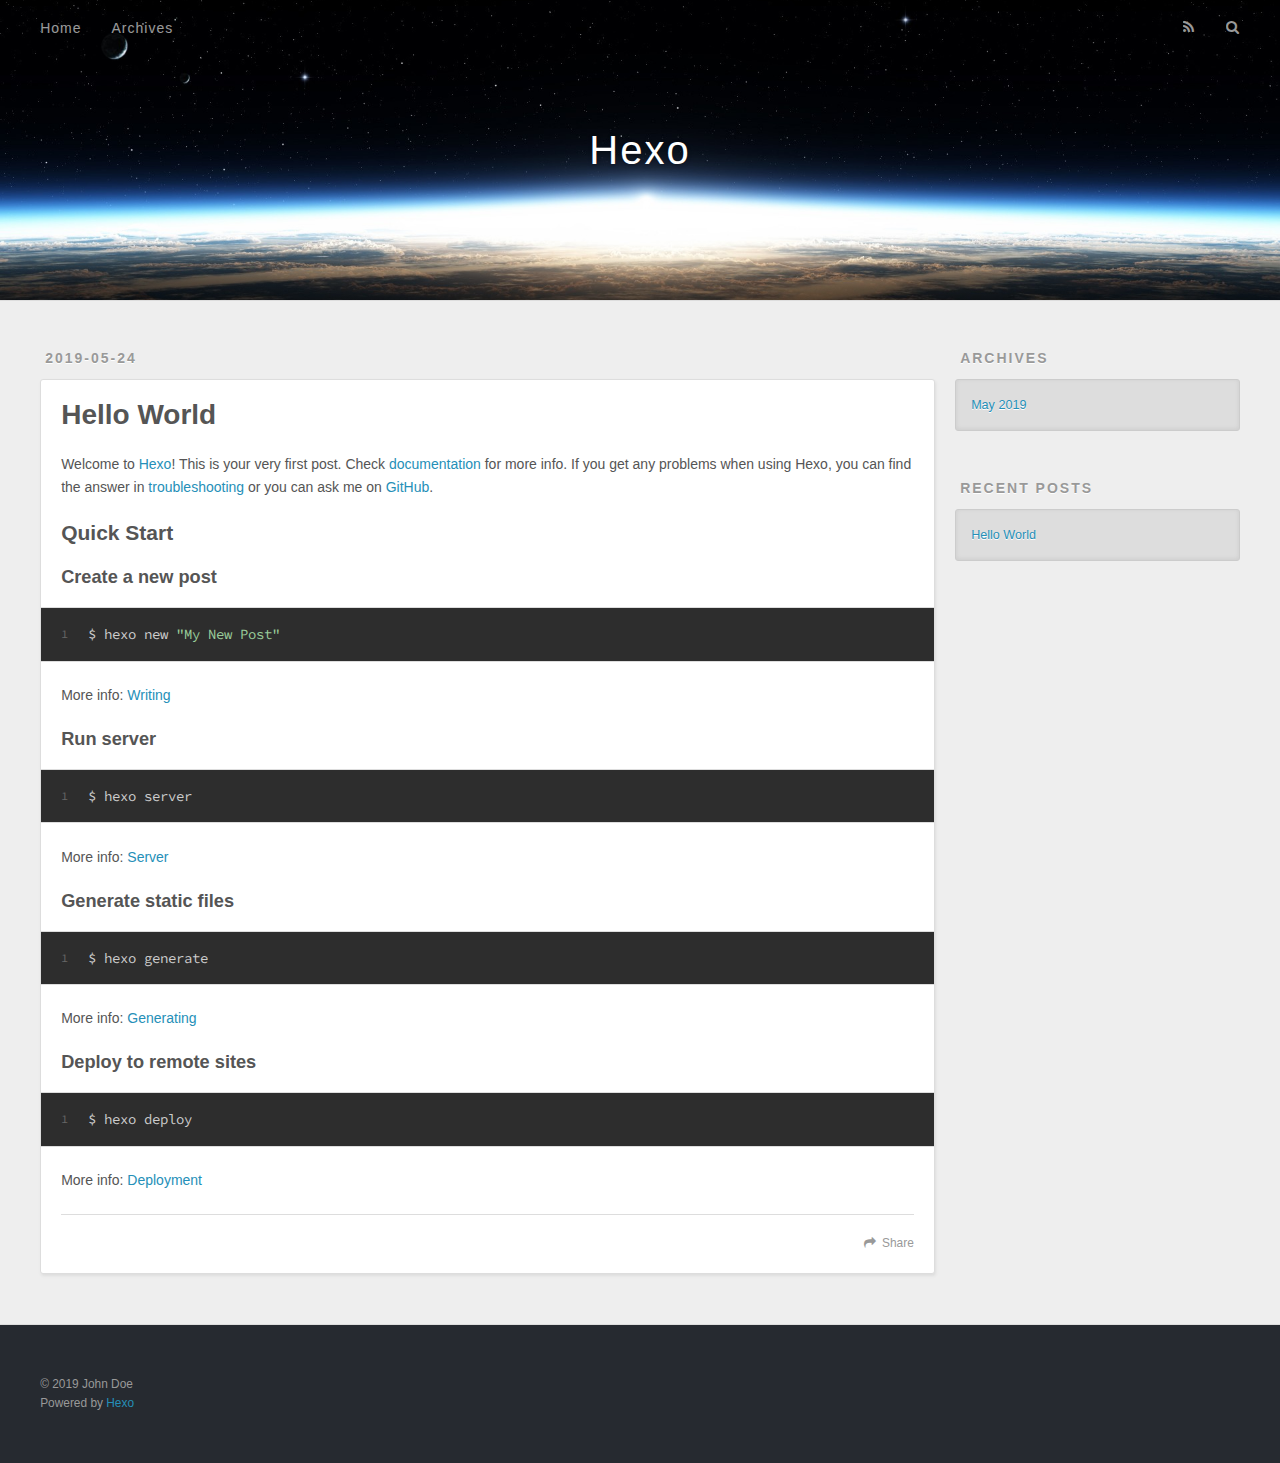
==== index.html @ 13a01608 "Site updated: 2019-05-24 22:52:41" ====
<!DOCTYPE html>
<html>
<head><meta name="generator" content="Hexo 3.8.0">
  <meta charset="utf-8">
  

  
  <title>Hexo</title>
  <meta name="viewport" content="width=device-width, initial-scale=1, maximum-scale=1">
  <meta property="og:type" content="website">
<meta property="og:title" content="Hexo">
<meta property="og:url" content="http://yoursite.com/index.html">
<meta property="og:site_name" content="Hexo">
<meta property="og:locale" content="default">
<meta name="twitter:card" content="summary">
<meta name="twitter:title" content="Hexo">
  
    <link rel="alternate" href="/atom.xml" title="Hexo" type="application/atom+xml">
  
  
    <link rel="icon" href="/favicon.png">
  
  
    <link href="//fonts.googleapis.com/css?family=Source+Code+Pro" rel="stylesheet" type="text/css">
  
  <link rel="stylesheet" href="/css/style.css">
</head>
</html>
<body>
  <div id="container">
    <div id="wrap">
      <header id="header">
  <div id="banner"></div>
  <div id="header-outer" class="outer">
    <div id="header-title" class="inner">
      <h1 id="logo-wrap">
        <a href="/" id="logo">Hexo</a>
      </h1>
      
    </div>
    <div id="header-inner" class="inner">
      <nav id="main-nav">
        <a id="main-nav-toggle" class="nav-icon"></a>
        
          <a class="main-nav-link" href="/">Home</a>
        
          <a class="main-nav-link" href="/archives">Archives</a>
        
      </nav>
      <nav id="sub-nav">
        
          <a id="nav-rss-link" class="nav-icon" href="/atom.xml" title="RSS Feed"></a>
        
        <a id="nav-search-btn" class="nav-icon" title="Search"></a>
      </nav>
      <div id="search-form-wrap">
        <form action="//google.com/search" method="get" accept-charset="UTF-8" class="search-form"><input type="search" name="q" class="search-form-input" placeholder="Search"><button type="submit" class="search-form-submit">&#xF002;</button><input type="hidden" name="sitesearch" value="http://yoursite.com"></form>
      </div>
    </div>
  </div>
</header>
      <div class="outer">
        <section id="main">
  
    <article id="post-hello-world" class="article article-type-post" itemscope itemprop="blogPost">
  <div class="article-meta">
    <a href="/2019/05/24/hello-world/" class="article-date">
  <time datetime="2019-05-24T14:17:40.236Z" itemprop="datePublished">2019-05-24</time>
</a>
    
  </div>
  <div class="article-inner">
    
    
      <header class="article-header">
        
  
    <h1 itemprop="name">
      <a class="article-title" href="/2019/05/24/hello-world/">Hello World</a>
    </h1>
  

      </header>
    
    <div class="article-entry" itemprop="articleBody">
      
        <p>Welcome to <a href="https://hexo.io/" target="_blank" rel="noopener">Hexo</a>! This is your very first post. Check <a href="https://hexo.io/docs/" target="_blank" rel="noopener">documentation</a> for more info. If you get any problems when using Hexo, you can find the answer in <a href="https://hexo.io/docs/troubleshooting.html" target="_blank" rel="noopener">troubleshooting</a> or you can ask me on <a href="https://github.com/hexojs/hexo/issues" target="_blank" rel="noopener">GitHub</a>.</p>
<h2 id="Quick-Start"><a href="#Quick-Start" class="headerlink" title="Quick Start"></a>Quick Start</h2><h3 id="Create-a-new-post"><a href="#Create-a-new-post" class="headerlink" title="Create a new post"></a>Create a new post</h3><figure class="highlight bash"><table><tr><td class="gutter"><pre><span class="line">1</span><br></pre></td><td class="code"><pre><span class="line">$ hexo new <span class="string">"My New Post"</span></span><br></pre></td></tr></table></figure>

<p>More info: <a href="https://hexo.io/docs/writing.html" target="_blank" rel="noopener">Writing</a></p>
<h3 id="Run-server"><a href="#Run-server" class="headerlink" title="Run server"></a>Run server</h3><figure class="highlight bash"><table><tr><td class="gutter"><pre><span class="line">1</span><br></pre></td><td class="code"><pre><span class="line">$ hexo server</span><br></pre></td></tr></table></figure>

<p>More info: <a href="https://hexo.io/docs/server.html" target="_blank" rel="noopener">Server</a></p>
<h3 id="Generate-static-files"><a href="#Generate-static-files" class="headerlink" title="Generate static files"></a>Generate static files</h3><figure class="highlight bash"><table><tr><td class="gutter"><pre><span class="line">1</span><br></pre></td><td class="code"><pre><span class="line">$ hexo generate</span><br></pre></td></tr></table></figure>

<p>More info: <a href="https://hexo.io/docs/generating.html" target="_blank" rel="noopener">Generating</a></p>
<h3 id="Deploy-to-remote-sites"><a href="#Deploy-to-remote-sites" class="headerlink" title="Deploy to remote sites"></a>Deploy to remote sites</h3><figure class="highlight bash"><table><tr><td class="gutter"><pre><span class="line">1</span><br></pre></td><td class="code"><pre><span class="line">$ hexo deploy</span><br></pre></td></tr></table></figure>

<p>More info: <a href="https://hexo.io/docs/deployment.html" target="_blank" rel="noopener">Deployment</a></p>

      
    </div>
    <footer class="article-footer">
      <a data-url="http://yoursite.com/2019/05/24/hello-world/" data-id="cjw26be1n00002kghrhtng51z" class="article-share-link">Share</a>
      
      
    </footer>
  </div>
  
</article>


  


</section>
        
          <aside id="sidebar">
  
    

  
    

  
    
  
    
  <div class="widget-wrap">
    <h3 class="widget-title">Archives</h3>
    <div class="widget">
      <ul class="archive-list"><li class="archive-list-item"><a class="archive-list-link" href="/archives/2019/05/">May 2019</a></li></ul>
    </div>
  </div>


  
    
  <div class="widget-wrap">
    <h3 class="widget-title">Recent Posts</h3>
    <div class="widget">
      <ul>
        
          <li>
            <a href="/2019/05/24/hello-world/">Hello World</a>
          </li>
        
      </ul>
    </div>
  </div>

  
</aside>
        
      </div>
      <footer id="footer">
  
  <div class="outer">
    <div id="footer-info" class="inner">
      &copy; 2019 John Doe<br>
      Powered by <a href="http://hexo.io/" target="_blank">Hexo</a>
    </div>
  </div>
</footer>
    </div>
    <nav id="mobile-nav">
  
    <a href="/" class="mobile-nav-link">Home</a>
  
    <a href="/archives" class="mobile-nav-link">Archives</a>
  
</nav>
    

<script src="//ajax.googleapis.com/ajax/libs/jquery/2.0.3/jquery.min.js"></script>


  <link rel="stylesheet" href="/fancybox/jquery.fancybox.css">
  <script src="/fancybox/jquery.fancybox.pack.js"></script>


<script src="/js/script.js"></script>



  </div>
</body>
</html>
---- css/style.css ----
body {
  width: 100%;
}
body:before,
body:after {
  content: "";
  display: table;
}
body:after {
  clear: both;
}
html,
body,
div,
span,
applet,
object,
iframe,
h1,
h2,
h3,
h4,
h5,
h6,
p,
blockquote,
pre,
a,
abbr,
acronym,
address,
big,
cite,
code,
del,
dfn,
em,
img,
ins,
kbd,
q,
s,
samp,
small,
strike,
strong,
sub,
sup,
tt,
var,
dl,
dt,
dd,
ol,
ul,
li,
fieldset,
form,
label,
legend,
table,
caption,
tbody,
tfoot,
thead,
tr,
th,
td {
  margin: 0;
  padding: 0;
  border: 0;
  outline: 0;
  font-weight: inherit;
  font-style: inherit;
  font-family: inherit;
  font-size: 100%;
  vertical-align: baseline;
}
body {
  line-height: 1;
  color: #000;
  background: #fff;
}
ol,
ul {
  list-style: none;
}
table {
  border-collapse: separate;
  border-spacing: 0;
  vertical-align: middle;
}
caption,
th,
td {
  text-align: left;
  font-weight: normal;
  vertical-align: middle;
}
a img {
  border: none;
}
input,
button {
  margin: 0;
  padding: 0;
}
input::-moz-focus-inner,
button::-moz-focus-inner {
  border: 0;
  padding: 0;
}
@font-face {
  font-family: FontAwesome;
  font-style: normal;
  font-weight: normal;
  src: url("fonts/fontawesome-webfont.eot?v=#4.0.3");
  src: url("fonts/fontawesome-webfont.eot?#iefix&v=#4.0.3") format("embedded-opentype"), url("fonts/fontawesome-webfont.woff?v=#4.0.3") format("woff"), url("fonts/fontawesome-webfont.ttf?v=#4.0.3") format("truetype"), url("fonts/fontawesome-webfont.svg#fontawesomeregular?v=#4.0.3") format("svg");
}
html,
body,
#container {
  height: 100%;
}
body {
  background: #eee;
  font: 14px -apple-system, BlinkMacSystemFont, "Segoe UI", "Roboto", "Oxygen", "Ubuntu", "Cantarell", "Fira Sans", "Droid Sans", "Helvetica Neue", sans-serif;
  -webkit-text-size-adjust: 100%;
}
.outer {
  max-width: 1220px;
  margin: 0 auto;
  padding: 0 20px;
}
.outer:before,
.outer:after {
  content: "";
  display: table;
}
.outer:after {
  clear: both;
}
.inner {
  display: inline;
  float: left;
  width: 98.33333333333333%;
  margin: 0 0.833333333333333%;
}
.left,
.alignleft {
  float: left;
}
.right,
.alignright {
  float: right;
}
.clear {
  clear: both;
}
#container {
  position: relative;
}
.mobile-nav-on {
  overflow: hidden;
}
#wrap {
  height: 100%;
  width: 100%;
  position: absolute;
  top: 0;
  left: 0;
  -webkit-transition: 0.2s ease-out;
  -moz-transition: 0.2s ease-out;
  -ms-transition: 0.2s ease-out;
  transition: 0.2s ease-out;
  z-index: 1;
  background: #eee;
}
.mobile-nav-on #wrap {
  left: 280px;
}
@media screen and (min-width: 768px) {
  #main {
    display: inline;
    float: left;
    width: 73.33333333333333%;
    margin: 0 0.833333333333333%;
  }
}
.article-date,
.article-category-link,
.archive-year,
.widget-title {
  text-decoration: none;
  text-transform: uppercase;
  letter-spacing: 2px;
  color: #999;
  margin-bottom: 1em;
  margin-left: 5px;
  line-height: 1em;
  text-shadow: 0 1px #fff;
  font-weight: bold;
}
.article-inner,
.archive-article-inner {
  background: #fff;
  -webkit-box-shadow: 1px 2px 3px #ddd;
  box-shadow: 1px 2px 3px #ddd;
  border: 1px solid #ddd;
  border-radius: 3px;
}
.article-entry h1,
.widget h1 {
  font-size: 2em;
}
.article-entry h2,
.widget h2 {
  font-size: 1.5em;
}
.article-entry h3,
.widget h3 {
  font-size: 1.3em;
}
.article-entry h4,
.widget h4 {
  font-size: 1.2em;
}
.article-entry h5,
.widget h5 {
  font-size: 1em;
}
.article-entry h6,
.widget h6 {
  font-size: 1em;
  color: #999;
}
.article-entry hr,
.widget hr {
  border: 1px dashed #ddd;
}
.article-entry strong,
.widget strong {
  font-weight: bold;
}
.article-entry em,
.widget em,
.article-entry cite,
.widget cite {
  font-style: italic;
}
.article-entry sup,
.widget sup,
.article-entry sub,
.widget sub {
  font-size: 0.75em;
  line-height: 0;
  position: relative;
  vertical-align: baseline;
}
.article-entry sup,
.widget sup {
  top: -0.5em;
}
.article-entry sub,
.widget sub {
  bottom: -0.2em;
}
.article-entry small,
.widget small {
  font-size: 0.85em;
}
.article-entry acronym,
.widget acronym,
.article-entry abbr,
.widget abbr {
  border-bottom: 1px dotted;
}
.article-entry ul,
.widget ul,
.article-entry ol,
.widget ol,
.article-entry dl,
.widget dl {
  margin: 0 20px;
  line-height: 1.6em;
}
.article-entry ul ul,
.widget ul ul,
.article-entry ol ul,
.widget ol ul,
.article-entry ul ol,
.widget ul ol,
.article-entry ol ol,
.widget ol ol {
  margin-top: 0;
  margin-bottom: 0;
}
.article-entry ul,
.widget ul {
  list-style: disc;
}
.article-entry ol,
.widget ol {
  list-style: decimal;
}
.article-entry dt,
.widget dt {
  font-weight: bold;
}
#header {
  height: 300px;
  position: relative;
  border-bottom: 1px solid #ddd;
}
#header:before,
#header:after {
  content: "";
  position: absolute;
  left: 0;
  right: 0;
  height: 40px;
}
#header:before {
  top: 0;
  background: -webkit-linear-gradient(rgba(0,0,0,0.2), transparent);
  background: -moz-linear-gradient(rgba(0,0,0,0.2), transparent);
  background: -ms-linear-gradient(rgba(0,0,0,0.2), transparent);
  background: linear-gradient(rgba(0,0,0,0.2), transparent);
}
#header:after {
  bottom: 0;
  background: -webkit-linear-gradient(transparent, rgba(0,0,0,0.2));
  background: -moz-linear-gradient(transparent, rgba(0,0,0,0.2));
  background: -ms-linear-gradient(transparent, rgba(0,0,0,0.2));
  background: linear-gradient(transparent, rgba(0,0,0,0.2));
}
#header-outer {
  height: 100%;
  position: relative;
}
#header-inner {
  position: relative;
  overflow: hidden;
}
#banner {
  position: absolute;
  top: 0;
  left: 0;
  width: 100%;
  height: 100%;
  background: url("images/banner.jpg") center #000;
  -webkit-background-size: cover;
  -moz-background-size: cover;
  background-size: cover;
  z-index: -1;
}
#header-title {
  text-align: center;
  height: 40px;
  position: absolute;
  top: 50%;
  left: 0;
  margin-top: -20px;
}
#logo,
#subtitle {
  text-decoration: none;
  color: #fff;
  font-weight: 300;
  text-shadow: 0 1px 4px rgba(0,0,0,0.3);
}
#logo {
  font-size: 40px;
  line-height: 40px;
  letter-spacing: 2px;
}
#subtitle {
  font-size: 16px;
  line-height: 16px;
  letter-spacing: 1px;
}
#subtitle-wrap {
  margin-top: 16px;
}
#main-nav {
  float: left;
  margin-left: -15px;
}
.nav-icon,
.main-nav-link {
  float: left;
  color: #fff;
  opacity: 0.6;
  text-decoration: none;
  text-shadow: 0 1px rgba(0,0,0,0.2);
  -webkit-transition: opacity 0.2s;
  -moz-transition: opacity 0.2s;
  -ms-transition: opacity 0.2s;
  transition: opacity 0.2s;
  display: block;
  padding: 20px 15px;
}
.nav-icon:hover,
.main-nav-link:hover {
  opacity: 1;
}
.nav-icon {
  font-family: FontAwesome;
  text-align: center;
  font-size: 14px;
  width: 14px;
  height: 14px;
  padding: 20px 15px;
  position: relative;
  cursor: pointer;
}
.main-nav-link {
  font-weight: 300;
  letter-spacing: 1px;
}
@media screen and (max-width: 479px) {
  .main-nav-link {
    display: none;
  }
}
#main-nav-toggle {
  display: none;
}
#main-nav-toggle:before {
  content: "\f0c9";
}
@media screen and (max-width: 479px) {
  #main-nav-toggle {
    display: block;
  }
}
#sub-nav {
  float: right;
  margin-right: -15px;
}
#nav-rss-link:before {
  content: "\f09e";
}
#nav-search-btn:before {
  content: "\f002";
}
#search-form-wrap {
  position: absolute;
  top: 15px;
  width: 150px;
  height: 30px;
  right: -150px;
  opacity: 0;
  -webkit-transition: 0.2s ease-out;
  -moz-transition: 0.2s ease-out;
  -ms-transition: 0.2s ease-out;
  transition: 0.2s ease-out;
}
#search-form-wrap.on {
  opacity: 1;
  right: 0;
}
@media screen and (max-width: 479px) {
  #search-form-wrap {
    width: 100%;
    right: -100%;
  }
}
.search-form {
  position: absolute;
  top: 0;
  left: 0;
  right: 0;
  background: #fff;
  padding: 5px 15px;
  border-radius: 15px;
  -webkit-box-shadow: 0 0 10px rgba(0,0,0,0.3);
  box-shadow: 0 0 10px rgba(0,0,0,0.3);
}
.search-form-input {
  border: none;
  background: none;
  color: #555;
  width: 100%;
  font: 13px -apple-system, BlinkMacSystemFont, "Segoe UI", "Roboto", "Oxygen", "Ubuntu", "Cantarell", "Fira Sans", "Droid Sans", "Helvetica Neue", sans-serif;
  outline: none;
}
.search-form-input::-webkit-search-results-decoration,
.search-form-input::-webkit-search-cancel-button {
  -webkit-appearance: none;
}
.search-form-submit {
  position: absolute;
  top: 50%;
  right: 10px;
  margin-top: -7px;
  font: 13px FontAwesome;
  border: none;
  background: none;
  color: #bbb;
  cursor: pointer;
}
.search-form-submit:hover,
.search-form-submit:focus {
  color: #777;
}
.article {
  margin: 50px 0;
}
.article-inner {
  overflow: hidden;
}
.article-meta:before,
.article-meta:after {
  content: "";
  display: table;
}
.article-meta:after {
  clear: both;
}
.article-date {
  float: left;
}
.article-category {
  float: left;
  line-height: 1em;
  color: #ccc;
  text-shadow: 0 1px #fff;
  margin-left: 8px;
}
.article-category:before {
  content: "\2022";
}
.article-category-link {
  margin: 0 12px 1em;
}
.article-header {
  padding: 20px 20px 0;
}
.article-title {
  text-decoration: none;
  font-size: 2em;
  font-weight: bold;
  color: #555;
  line-height: 1.1em;
  -webkit-transition: color 0.2s;
  -moz-transition: color 0.2s;
  -ms-transition: color 0.2s;
  transition: color 0.2s;
}
a.article-title:hover {
  color: #258fb8;
}
.article-entry {
  color: #555;
  padding: 0 20px;
}
.article-entry:before,
.article-entry:after {
  content: "";
  display: table;
}
.article-entry:after {
  clear: both;
}
.article-entry p,
.article-entry table {
  line-height: 1.6em;
  margin: 1.6em 0;
}
.article-entry h1,
.article-entry h2,
.article-entry h3,
.article-entry h4,
.article-entry h5,
.article-entry h6 {
  font-weight: bold;
}
.article-entry h1,
.article-entry h2,
.article-entry h3,
.article-entry h4,
.article-entry h5,
.article-entry h6 {
  line-height: 1.1em;
  margin: 1.1em 0;
}
.article-entry a {
  color: #258fb8;
  text-decoration: none;
}
.article-entry a:hover {
  text-decoration: underline;
}
.article-entry ul,
.article-entry ol,
.article-entry dl {
  margin-top: 1.6em;
  margin-bottom: 1.6em;
}
.article-entry img,
.article-entry video {
  max-width: 100%;
  height: auto;
  display: block;
  margin: auto;
}
.article-entry iframe {
  border: none;
}
.article-entry table {
  width: 100%;
  border-collapse: collapse;
  border-spacing: 0;
}
.article-entry th {
  font-weight: bold;
  border-bottom: 3px solid #ddd;
  padding-bottom: 0.5em;
}
.article-entry td {
  border-bottom: 1px solid #ddd;
  padding: 10px 0;
}
.article-entry blockquote {
  font-family: Georgia, "Times New Roman", serif;
  font-size: 1.4em;
  margin: 1.6em 20px;
  text-align: center;
}
.article-entry blockquote footer {
  font-size: 14px;
  margin: 1.6em 0;
  font-family: -apple-system, BlinkMacSystemFont, "Segoe UI", "Roboto", "Oxygen", "Ubuntu", "Cantarell", "Fira Sans", "Droid Sans", "Helvetica Neue", sans-serif;
}
.article-entry blockquote footer cite:before {
  content: "—";
  padding: 0 0.5em;
}
.article-entry .pullquote {
  text-align: left;
  width: 45%;
  margin: 0;
}
.article-entry .pullquote.left {
  margin-left: 0.5em;
  margin-right: 1em;
}
.article-entry .pullquote.right {
  margin-right: 0.5em;
  margin-left: 1em;
}
.article-entry .caption {
  color: #999;
  display: block;
  font-size: 0.9em;
  margin-top: 0.5em;
  position: relative;
  text-align: center;
}
.article-entry .video-container {
  position: relative;
  padding-top: 56.25%;
  height: 0;
  overflow: hidden;
}
.article-entry .video-container iframe,
.article-entry .video-container object,
.article-entry .video-container embed {
  position: absolute;
  top: 0;
  left: 0;
  width: 100%;
  height: 100%;
  margin-top: 0;
}
.article-more-link a {
  display: inline-block;
  line-height: 1em;
  padding: 6px 15px;
  border-radius: 15px;
  background: #eee;
  color: #999;
  text-shadow: 0 1px #fff;
  text-decoration: none;
}
.article-more-link a:hover {
  background: #258fb8;
  color: #fff;
  text-decoration: none;
  text-shadow: 0 1px #1e7293;
}
.article-footer {
  font-size: 0.85em;
  line-height: 1.6em;
  border-top: 1px solid #ddd;
  padding-top: 1.6em;
  margin: 0 20px 20px;
}
.article-footer:before,
.article-footer:after {
  content: "";
  display: table;
}
.article-footer:after {
  clear: both;
}
.article-footer a {
  color: #999;
  text-decoration: none;
}
.article-footer a:hover {
  color: #555;
}
.article-tag-list-item {
  float: left;
  margin-right: 10px;
}
.article-tag-list-link:before {
  content: "#";
}
.article-comment-link {
  float: right;
}
.article-comment-link:before {
  content: "\f075";
  font-family: FontAwesome;
  padding-right: 8px;
}
.article-share-link {
  cursor: pointer;
  float: right;
  margin-left: 20px;
}
.article-share-link:before {
  content: "\f064";
  font-family: FontAwesome;
  padding-right: 6px;
}
#article-nav {
  position: relative;
}
#article-nav:before,
#article-nav:after {
  content: "";
  display: table;
}
#article-nav:after {
  clear: both;
}
@media screen and (min-width: 768px) {
  #article-nav {
    margin: 50px 0;
  }
  #article-nav:before {
    width: 8px;
    height: 8px;
    position: absolute;
    top: 50%;
    left: 50%;
    margin-top: -4px;
    margin-left: -4px;
    content: "";
    border-radius: 50%;
    background: #ddd;
    -webkit-box-shadow: 0 1px 2px #fff;
    box-shadow: 0 1px 2px #fff;
  }
}
.article-nav-link-wrap {
  text-decoration: none;
  text-shadow: 0 1px #fff;
  color: #999;
  -webkit-box-sizing: border-box;
  -moz-box-sizing: border-box;
  box-sizing: border-box;
  margin-top: 50px;
  text-align: center;
  display: block;
}
.article-nav-link-wrap:hover {
  color: #555;
}
@media screen and (min-width: 768px) {
  .article-nav-link-wrap {
    width: 50%;
    margin-top: 0;
  }
}
@media screen and (min-width: 768px) {
  #article-nav-newer {
    float: left;
    text-align: right;
    padding-right: 20px;
  }
}
@media screen and (min-width: 768px) {
  #article-nav-older {
    float: right;
    text-align: left;
    padding-left: 20px;
  }
}
.article-nav-caption {
  text-transform: uppercase;
  letter-spacing: 2px;
  color: #ddd;
  line-height: 1em;
  font-weight: bold;
}
#article-nav-newer .article-nav-caption {
  margin-right: -2px;
}
.article-nav-title {
  font-size: 0.85em;
  line-height: 1.6em;
  margin-top: 0.5em;
}
.article-share-box {
  position: absolute;
  display: none;
  background: #fff;
  -webkit-box-shadow: 1px 2px 10px rgba(0,0,0,0.2);
  box-shadow: 1px 2px 10px rgba(0,0,0,0.2);
  border-radius: 3px;
  margin-left: -145px;
  overflow: hidden;
  z-index: 1;
}
.article-share-box.on {
  display: block;
}
.article-share-input {
  width: 100%;
  background: none;
  -webkit-box-sizing: border-box;
  -moz-box-sizing: border-box;
  box-sizing: border-box;
  font: 14px -apple-system, BlinkMacSystemFont, "Segoe UI", "Roboto", "Oxygen", "Ubuntu", "Cantarell", "Fira Sans", "Droid Sans", "Helvetica Neue", sans-serif;
  padding: 0 15px;
  color: #555;
  outline: none;
  border: 1px solid #ddd;
  border-radius: 3px 3px 0 0;
  height: 36px;
  line-height: 36px;
}
.article-share-links {
  background: #eee;
}
.article-share-links:before,
.article-share-links:after {
  content: "";
  display: table;
}
.article-share-links:after {
  clear: both;
}
.article-share-twitter,
.article-share-facebook,
.article-share-pinterest,
.article-share-google {
  width: 50px;
  height: 36px;
  display: block;
  float: left;
  position: relative;
  color: #999;
  text-shadow: 0 1px #fff;
}
.article-share-twitter:before,
.article-share-facebook:before,
.article-share-pinterest:before,
.article-share-google:before {
  font-size: 20px;
  font-family: FontAwesome;
  width: 20px;
  height: 20px;
  position: absolute;
  top: 50%;
  left: 50%;
  margin-top: -10px;
  margin-left: -10px;
  text-align: center;
}
.article-share-twitter:hover,
.article-share-facebook:hover,
.article-share-pinterest:hover,
.article-share-google:hover {
  color: #fff;
}
.article-share-twitter:before {
  content: "\f099";
}
.article-share-twitter:hover {
  background: #00aced;
  text-shadow: 0 1px #008abe;
}
.article-share-facebook:before {
  content: "\f09a";
}
.article-share-facebook:hover {
  background: #3b5998;
  text-shadow: 0 1px #2f477a;
}
.article-share-pinterest:before {
  content: "\f0d2";
}
.article-share-pinterest:hover {
  background: #cb2027;
  text-shadow: 0 1px #a21a1f;
}
.article-share-google:before {
  content: "\f0d5";
}
.article-share-google:hover {
  background: #dd4b39;
  text-shadow: 0 1px #be3221;
}
.article-gallery {
  background: #000;
  position: relative;
}
.article-gallery-photos {
  position: relative;
  overflow: hidden;
}
.article-gallery-img {
  display: none;
  max-width: 100%;
}
.article-gallery-img:first-child {
  display: block;
}
.article-gallery-img.loaded {
  position: absolute;
  display: block;
}
.article-gallery-img img {
  display: block;
  max-width: 100%;
  margin: 0 auto;
}
#comments {
  background: #fff;
  -webkit-box-shadow: 1px 2px 3px #ddd;
  box-shadow: 1px 2px 3px #ddd;
  padding: 20px;
  border: 1px solid #ddd;
  border-radius: 3px;
  margin: 50px 0;
}
#comments a {
  color: #258fb8;
}
.archives-wrap {
  margin: 50px 0;
}
.archives:before,
.archives:after {
  content: "";
  display: table;
}
.archives:after {
  clear: both;
}
.archive-year-wrap {
  margin-bottom: 1em;
}
.archives {
  -webkit-column-gap: 10px;
  -moz-column-gap: 10px;
  column-gap: 10px;
}
@media screen and (min-width: 480px) and (max-width: 767px) {
  .archives {
    -webkit-column-count: 2;
    -moz-column-count: 2;
    column-count: 2;
  }
}
@media screen and (min-width: 768px) {
  .archives {
    -webkit-column-count: 3;
    -moz-column-count: 3;
    column-count: 3;
  }
}
.archive-article {
  -webkit-column-break-inside: avoid;
  page-break-inside: avoid;
  overflow: hidden;
  break-inside: avoid-column;
}
.archive-article-inner {
  padding: 10px;
  margin-bottom: 15px;
}
.archive-article-title {
  text-decoration: none;
  font-weight: bold;
  color: #555;
  -webkit-transition: color 0.2s;
  -moz-transition: color 0.2s;
  -ms-transition: color 0.2s;
  transition: color 0.2s;
  line-height: 1.6em;
}
.archive-article-title:hover {
  color: #258fb8;
}
.archive-article-footer {
  margin-top: 1em;
}
.archive-article-date {
  color: #999;
  text-decoration: none;
  font-size: 0.85em;
  line-height: 1em;
  margin-bottom: 0.5em;
  display: block;
}
#page-nav {
  margin: 50px auto;
  background: #fff;
  -webkit-box-shadow: 1px 2px 3px #ddd;
  box-shadow: 1px 2px 3px #ddd;
  border: 1px solid #ddd;
  border-radius: 3px;
  text-align: center;
  color: #999;
  overflow: hidden;
}
#page-nav:before,
#page-nav:after {
  content: "";
  display: table;
}
#page-nav:after {
  clear: both;
}
#page-nav a,
#page-nav span {
  padding: 10px 20px;
  line-height: 1;
  height: 2ex;
}
#page-nav a {
  color: #999;
  text-decoration: none;
}
#page-nav a:hover {
  background: #999;
  color: #fff;
}
#page-nav .prev {
  float: left;
}
#page-nav .next {
  float: right;
}
#page-nav .page-number {
  display: inline-block;
}
@media screen and (max-width: 479px) {
  #page-nav .page-number {
    display: none;
  }
}
#page-nav .current {
  color: #555;
  font-weight: bold;
}
#page-nav .space {
  color: #ddd;
}
#footer {
  background: #262a30;
  padding: 50px 0;
  border-top: 1px solid #ddd;
  color: #999;
}
#footer a {
  color: #258fb8;
  text-decoration: none;
}
#footer a:hover {
  text-decoration: underline;
}
#footer-info {
  line-height: 1.6em;
  font-size: 0.85em;
}
.article-entry pre,
.article-entry .highlight {
  background: #2d2d2d;
  margin: 0 -20px;
  padding: 15px 20px;
  border-style: solid;
  border-color: #ddd;
  border-width: 1px 0;
  overflow: auto;
  color: #ccc;
  line-height: 22.400000000000002px;
}
.article-entry .highlight .gutter pre,
.article-entry .gist .gist-file .gist-data .line-numbers {
  color: #666;
  font-size: 0.85em;
}
.article-entry pre,
.article-entry code {
  font-family: "Source Code Pro", Consolas, Monaco, Menlo, Consolas, monospace;
}
.article-entry code {
  background: #eee;
  text-shadow: 0 1px #fff;
  padding: 0 0.3em;
}
.article-entry pre code {
  background: none;
  text-shadow: none;
  padding: 0;
}
.article-entry .highlight pre {
  border: none;
  margin: 0;
  padding: 0;
}
.article-entry .highlight table {
  margin: 0;
  width: auto;
}
.article-entry .highlight td {
  border: none;
  padding: 0;
}
.article-entry .highlight figcaption {
  font-size: 0.85em;
  color: #999;
  line-height: 1em;
  margin-bottom: 1em;
}
.article-entry .highlight figcaption:before,
.article-entry .highlight figcaption:after {
  content: "";
  display: table;
}
.article-entry .highlight figcaption:after {
  clear: both;
}
.article-entry .highlight figcaption a {
  float: right;
}
.article-entry .highlight .gutter pre {
  text-align: right;
  padding-right: 20px;
}
.article-entry .highlight .line {
  height: 22.400000000000002px;
}
.article-entry .highlight .line.marked {
  background: #515151;
}
.article-entry .gist {
  margin: 0 -20px;
  border-style: solid;
  border-color: #ddd;
  border-width: 1px 0;
  background: #2d2d2d;
  padding: 15px 20px 15px 0;
}
.article-entry .gist .gist-file {
  border: none;
  font-family: "Source Code Pro", Consolas, Monaco, Menlo, Consolas, monospace;
  margin: 0;
}
.article-entry .gist .gist-file .gist-data {
  background: none;
  border: none;
}
.article-entry .gist .gist-file .gist-data .line-numbers {
  background: none;
  border: none;
  padding: 0 20px 0 0;
}
.article-entry .gist .gist-file .gist-data .line-data {
  padding: 0 !important;
}
.article-entry .gist .gist-file .highlight {
  margin: 0;
  padding: 0;
  border: none;
}
.article-entry .gist .gist-file .gist-meta {
  background: #2d2d2d;
  color: #999;
  font: 0.85em -apple-system, BlinkMacSystemFont, "Segoe UI", "Roboto", "Oxygen", "Ubuntu", "Cantarell", "Fira Sans", "Droid Sans", "Helvetica Neue", sans-serif;
  text-shadow: 0 0;
  padding: 0;
  margin-top: 1em;
  margin-left: 20px;
}
.article-entry .gist .gist-file .gist-meta a {
  color: #258fb8;
  font-weight: normal;
}
.article-entry .gist .gist-file .gist-meta a:hover {
  text-decoration: underline;
}
pre .comment,
pre .title {
  color: #999;
}
pre .variable,
pre .attribute,
pre .tag,
pre .regexp,
pre .ruby .constant,
pre .xml .tag .title,
pre .xml .pi,
pre .xml .doctype,
pre .html .doctype,
pre .css .id,
pre .css .class,
pre .css .pseudo {
  color: #f2777a;
}
pre .number,
pre .preprocessor,
pre .built_in,
pre .literal,
pre .params,
pre .constant {
  color: #f99157;
}
pre .class,
pre .ruby .class .title,
pre .css .rules .attribute {
  color: #9c9;
}
pre .string,
pre .value,
pre .inheritance,
pre .header,
pre .ruby .symbol,
pre .xml .cdata {
  color: #9c9;
}
pre .css .hexcolor {
  color: #6cc;
}
pre .function,
pre .python .decorator,
pre .python .title,
pre .ruby .function .title,
pre .ruby .title .keyword,
pre .perl .sub,
pre .javascript .title,
pre .coffeescript .title {
  color: #69c;
}
pre .keyword,
pre .javascript .function {
  color: #c9c;
}
@media screen and (max-width: 479px) {
  #mobile-nav {
    position: absolute;
    top: 0;
    left: 0;
    width: 280px;
    height: 100%;
    background: #191919;
    border-right: 1px solid #fff;
  }
}
@media screen and (max-width: 479px) {
  .mobile-nav-link {
    display: block;
    color: #999;
    text-decoration: none;
    padding: 15px 20px;
    font-weight: bold;
  }
  .mobile-nav-link:hover {
    color: #fff;
  }
}
@media screen and (min-width: 768px) {
  #sidebar {
    display: inline;
    float: left;
    width: 23.333333333333332%;
    margin: 0 0.833333333333333%;
  }
}
.widget-wrap {
  margin: 50px 0;
}
.widget {
  color: #777;
  text-shadow: 0 1px #fff;
  background: #ddd;
  -webkit-box-shadow: 0 -1px 4px #ccc inset;
  box-shadow: 0 -1px 4px #ccc inset;
  border: 1px solid #ccc;
  padding: 15px;
  border-radius: 3px;
}
.widget a {
  color: #258fb8;
  text-decoration: none;
}
.widget a:hover {
  text-decoration: underline;
}
.widget ul ul,
.widget ol ul,
.widget dl ul,
.widget ul ol,
.widget ol ol,
.widget dl ol,
.widget ul dl,
.widget ol dl,
.widget dl dl {
  margin-left: 15px;
  list-style: disc;
}
.widget {
  line-height: 1.6em;
  word-wrap: break-word;
  font-size: 0.9em;
}
.widget ul,
.widget ol {
  list-style: none;
  margin: 0;
}
.widget ul ul,
.widget ol ul,
.widget ul ol,
.widget ol ol {
  margin: 0 20px;
}
.widget ul ul,
.widget ol ul {
  list-style: disc;
}
.widget ul ol,
.widget ol ol {
  list-style: decimal;
}
.category-list-count,
.tag-list-count,
.archive-list-count {
  padding-left: 5px;
  color: #999;
  font-size: 0.85em;
}
.category-list-count:before,
.tag-list-count:before,
.archive-list-count:before {
  content: "(";
}
.category-list-count:after,
.tag-list-count:after,
.archive-list-count:after {
  content: ")";
}
.tagcloud a {
  margin-right: 5px;
  display: inline-block;
}
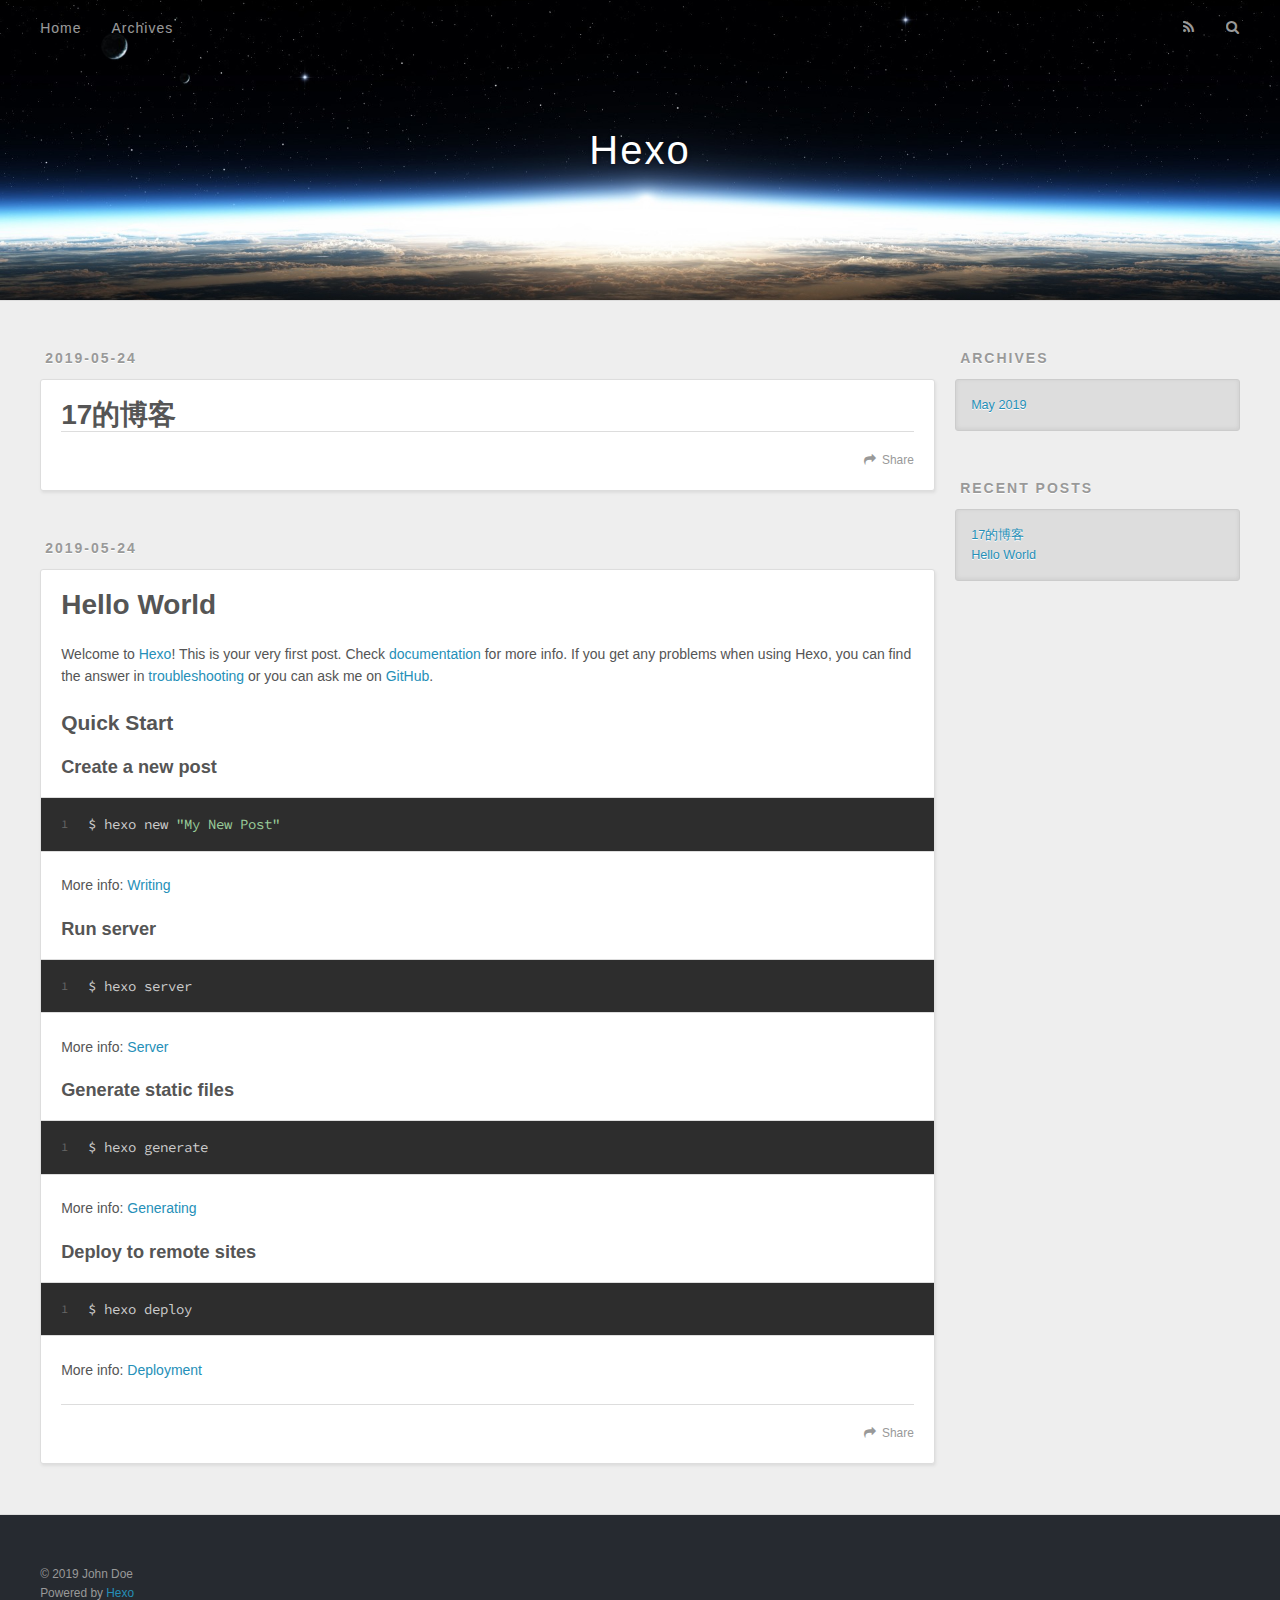
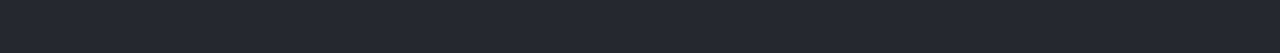
==== commit cc7e0512: "Site updated: 2019-05-24 22:54:38" ====
--- a/index.html
+++ b/index.html
@@ -62,6 +62,42 @@
       <div class="outer">
         <section id="main">
   
+    <article id="post-17的博客" class="article article-type-post" itemscope itemprop="blogPost">
+  <div class="article-meta">
+    <a href="/2019/05/24/17的博客/" class="article-date">
+  <time datetime="2019-05-24T14:54:20.000Z" itemprop="datePublished">2019-05-24</time>
+</a>
+    
+  </div>
+  <div class="article-inner">
+    
+    
+      <header class="article-header">
+        
+  
+    <h1 itemprop="name">
+      <a class="article-title" href="/2019/05/24/17的博客/">17的博客</a>
+    </h1>
+  
+
+      </header>
+    
+    <div class="article-entry" itemprop="articleBody">
+      
+        
+      
+    </div>
+    <footer class="article-footer">
+      <a data-url="http://yoursite.com/2019/05/24/17的博客/" data-id="cjw27hr7d0001r4ghfeo3ph6g" class="article-share-link">Share</a>
+      
+      
+    </footer>
+  </div>
+  
+</article>
+
+
+  
     <article id="post-hello-world" class="article article-type-post" itemscope itemprop="blogPost">
   <div class="article-meta">
     <a href="/2019/05/24/hello-world/" class="article-date">
@@ -101,7 +137,7 @@
       
     </div>
     <footer class="article-footer">
-      <a data-url="http://yoursite.com/2019/05/24/hello-world/" data-id="cjw26be1n00002kghrhtng51z" class="article-share-link">Share</a>
+      <a data-url="http://yoursite.com/2019/05/24/hello-world/" data-id="cjw27hr730000r4ghumo6yi72" class="article-share-link">Share</a>
       
       
     </footer>
@@ -142,6 +178,10 @@
       <ul>
         
           <li>
+            <a href="/2019/05/24/17的博客/">17的博客</a>
+          </li>
+        
+          <li>
             <a href="/2019/05/24/hello-world/">Hello World</a>
           </li>
         
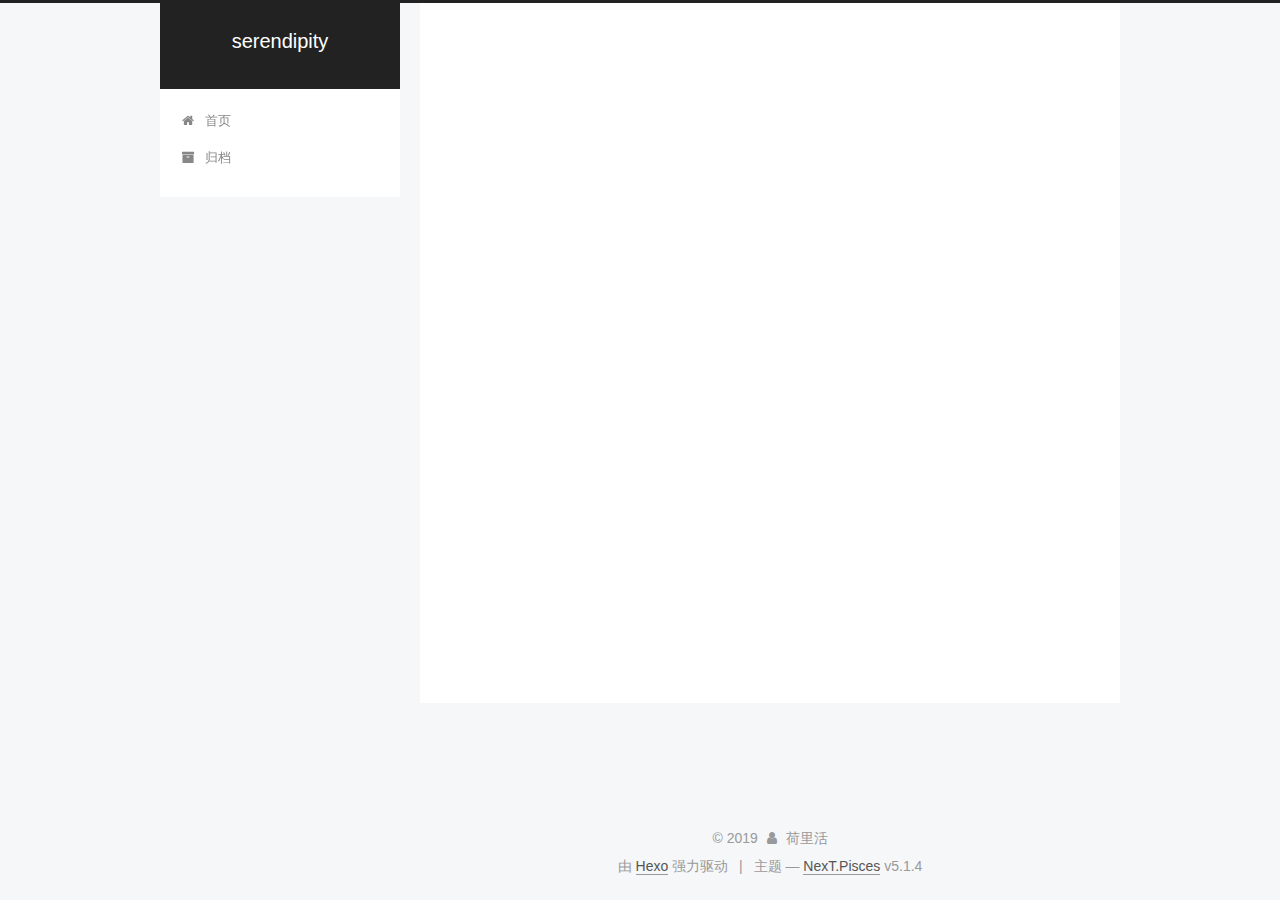
==== commit a5226ff2: "Site updated: 2019-05-24 23:38:43" ====
--- a/index.html
+++ b/index.html
@@ -1,228 +1,627 @@
 <!DOCTYPE html>
-<html>
+
+
+
+  
+
+
+<html class="theme-next pisces use-motion" lang="zh-Hans">
 <head><meta name="generator" content="Hexo 3.8.0">
-  <meta charset="utf-8">
-  
-
-  
-  <title>Hexo</title>
-  <meta name="viewport" content="width=device-width, initial-scale=1, maximum-scale=1">
-  <meta property="og:type" content="website">
-<meta property="og:title" content="Hexo">
+  <meta charset="UTF-8">
+<meta http-equiv="X-UA-Compatible" content="IE=edge">
+<meta name="viewport" content="width=device-width, initial-scale=1, maximum-scale=1">
+<meta name="theme-color" content="#222">
+
+
+
+
+
+
+
+
+
+<meta http-equiv="Cache-Control" content="no-transform">
+<meta http-equiv="Cache-Control" content="no-siteapp">
+
+
+
+
+
+
+
+
+
+
+
+
+
+
+
+
+  
+  
+  <link href="/lib/fancybox/source/jquery.fancybox.css?v=2.1.5" rel="stylesheet" type="text/css">
+
+
+
+
+
+
+
+<link href="/lib/font-awesome/css/font-awesome.min.css?v=4.6.2" rel="stylesheet" type="text/css">
+
+<link href="/css/main.css?v=5.1.4" rel="stylesheet" type="text/css">
+
+
+  <link rel="apple-touch-icon" sizes="180x180" href="/images/apple-touch-icon-next.png?v=5.1.4">
+
+
+  <link rel="icon" type="image/png" sizes="32x32" href="/images/favicon-32x32-next.png?v=5.1.4">
+
+
+  <link rel="icon" type="image/png" sizes="16x16" href="/images/favicon-16x16-next.png?v=5.1.4">
+
+
+  <link rel="mask-icon" href="/images/logo.svg?v=5.1.4" color="#222">
+
+
+
+
+
+  <meta name="keywords" content="Hexo, NexT">
+
+
+
+
+
+
+
+
+
+
+<meta name="description" content="If you&apos;re tangled up,just tango on.">
+<meta property="og:type" content="website">
+<meta property="og:title" content="serendipity">
 <meta property="og:url" content="http://yoursite.com/index.html">
-<meta property="og:site_name" content="Hexo">
-<meta property="og:locale" content="default">
+<meta property="og:site_name" content="serendipity">
+<meta property="og:description" content="If you&apos;re tangled up,just tango on.">
+<meta property="og:locale" content="zh-Hans">
 <meta name="twitter:card" content="summary">
-<meta name="twitter:title" content="Hexo">
-  
-    <link rel="alternate" href="/atom.xml" title="Hexo" type="application/atom+xml">
-  
-  
-    <link rel="icon" href="/favicon.png">
-  
-  
-    <link href="//fonts.googleapis.com/css?family=Source+Code+Pro" rel="stylesheet" type="text/css">
-  
-  <link rel="stylesheet" href="/css/style.css">
+<meta name="twitter:title" content="serendipity">
+<meta name="twitter:description" content="If you&apos;re tangled up,just tango on.">
+
+
+
+<script type="text/javascript" id="hexo.configurations">
+  var NexT = window.NexT || {};
+  var CONFIG = {
+    root: '/',
+    scheme: 'Pisces',
+    version: '5.1.4',
+    sidebar: {"position":"left","display":"post","offset":12,"b2t":false,"scrollpercent":false,"onmobile":false},
+    fancybox: true,
+    tabs: true,
+    motion: {"enable":true,"async":false,"transition":{"post_block":"fadeIn","post_header":"slideDownIn","post_body":"slideDownIn","coll_header":"slideLeftIn","sidebar":"slideUpIn"}},
+    duoshuo: {
+      userId: '0',
+      author: '博主'
+    },
+    algolia: {
+      applicationID: '',
+      apiKey: '',
+      indexName: '',
+      hits: {"per_page":10},
+      labels: {"input_placeholder":"Search for Posts","hits_empty":"We didn't find any results for the search: ${query}","hits_stats":"${hits} results found in ${time} ms"}
+    }
+  };
+</script>
+
+
+
+  <link rel="canonical" href="http://yoursite.com/">
+
+
+
+
+
+  <title>serendipity</title>
+  
+
+
+
+
+
+  <script type="text/javascript">
+    var _hmt = _hmt || [];
+    (function() {
+      var hm = document.createElement("script");
+      hm.src = "https://hm.baidu.com/hm.js?91c54d25b956300231d1d757bafca251";
+      var s = document.getElementsByTagName("script")[0];
+      s.parentNode.insertBefore(hm, s);
+    })();
+  </script>
+
+
+
+
 </head>
-</html>
-<body>
-  <div id="container">
-    <div id="wrap">
-      <header id="header">
-  <div id="banner"></div>
-  <div id="header-outer" class="outer">
-    <div id="header-title" class="inner">
-      <h1 id="logo-wrap">
-        <a href="/" id="logo">Hexo</a>
-      </h1>
-      
+
+<body itemscope itemtype="http://schema.org/WebPage" lang="zh-Hans">
+
+  
+  
+    
+  
+
+  <div class="container sidebar-position-left 
+  page-home">
+    <div class="headband"></div>
+
+    <header id="header" class="header" itemscope itemtype="http://schema.org/WPHeader">
+      <div class="header-inner"><div class="site-brand-wrapper">
+  <div class="site-meta ">
+    
+
+    <div class="custom-logo-site-title">
+      <a href="/" class="brand" rel="start">
+        <span class="logo-line-before"><i></i></span>
+        <span class="site-title">serendipity</span>
+        <span class="logo-line-after"><i></i></span>
+      </a>
     </div>
-    <div id="header-inner" class="inner">
-      <nav id="main-nav">
-        <a id="main-nav-toggle" class="nav-icon"></a>
-        
-          <a class="main-nav-link" href="/">Home</a>
-        
-          <a class="main-nav-link" href="/archives">Archives</a>
-        
-      </nav>
-      <nav id="sub-nav">
-        
-          <a id="nav-rss-link" class="nav-icon" href="/atom.xml" title="RSS Feed"></a>
-        
-        <a id="nav-search-btn" class="nav-icon" title="Search"></a>
-      </nav>
-      <div id="search-form-wrap">
-        <form action="//google.com/search" method="get" accept-charset="UTF-8" class="search-form"><input type="search" name="q" class="search-form-input" placeholder="Search"><button type="submit" class="search-form-submit">&#xF002;</button><input type="hidden" name="sitesearch" value="http://yoursite.com"></form>
-      </div>
+      
+        <p class="site-subtitle"></p>
+      
+  </div>
+
+  <div class="site-nav-toggle">
+    <button>
+      <span class="btn-bar"></span>
+      <span class="btn-bar"></span>
+      <span class="btn-bar"></span>
+    </button>
+  </div>
+</div>
+
+<nav class="site-nav">
+  
+
+  
+    <ul id="menu" class="menu">
+      
+        
+        <li class="menu-item menu-item-home">
+          <a href="/" rel="section">
+            
+              <i class="menu-item-icon fa fa-fw fa-home"></i> <br>
+            
+            首页
+          </a>
+        </li>
+      
+        
+        <li class="menu-item menu-item-archives">
+          <a href="/archives/" rel="section">
+            
+              <i class="menu-item-icon fa fa-fw fa-archive"></i> <br>
+            
+            归档
+          </a>
+        </li>
+      
+
+      
+    </ul>
+  
+
+  
+</nav>
+
+
+
+ </div>
+    </header>
+
+    <main id="main" class="main">
+      <div class="main-inner">
+        <div class="content-wrap">
+          <div id="content" class="content">
+            
+  <section id="posts" class="posts-expand">
+    
+      
+
+  
+
+  
+  
+  
+
+  <article class="post post-type-normal" itemscope itemtype="http://schema.org/Article">
+  
+  
+  
+  <div class="post-block">
+    <link itemprop="mainEntityOfPage" href="http://yoursite.com/2019/05/24/17的博客/">
+
+    <span hidden itemprop="author" itemscope itemtype="http://schema.org/Person">
+      <meta itemprop="name" content="荷里活">
+      <meta itemprop="description" content>
+      <meta itemprop="image" content="/images/avatar.gif">
+    </span>
+
+    <span hidden itemprop="publisher" itemscope itemtype="http://schema.org/Organization">
+      <meta itemprop="name" content="serendipity">
+    </span>
+
+    
+      <header class="post-header">
+
+        
+        
+          <h1 class="post-title" itemprop="name headline">
+                
+                <a class="post-title-link" href="/2019/05/24/17的博客/" itemprop="url">17的博客</a></h1>
+        
+
+        <div class="post-meta">
+          <span class="post-time">
+            
+              <span class="post-meta-item-icon">
+                <i class="fa fa-calendar-o"></i>
+              </span>
+              
+                <span class="post-meta-item-text">发表于</span>
+              
+              <time title="创建于" itemprop="dateCreated datePublished" datetime="2019-05-24T22:54:20+08:00">
+                2019-05-24
+              </time>
+            
+
+            
+
+            
+          </span>
+
+          
+
+          
+            
+          
+
+          
+          
+
+          
+
+          
+
+          
+
+        </div>
+      </header>
+    
+
+    
+    
+    
+    <div class="post-body" itemprop="articleBody">
+
+      
+      
+
+      
+        
+          
+            
+          
+        
+      
+    </div>
+    
+    
+    
+
+    
+
+    
+
+    
+
+    <footer class="post-footer">
+      
+
+      
+
+      
+
+      
+      
+        <div class="post-eof"></div>
+      
+    </footer>
+  </div>
+  
+  
+  
+  </article>
+
+
+    
+  </section>
+
+  
+
+
+          </div>
+          
+
+
+          
+
+        </div>
+        
+          
+  
+  <div class="sidebar-toggle">
+    <div class="sidebar-toggle-line-wrap">
+      <span class="sidebar-toggle-line sidebar-toggle-line-first"></span>
+      <span class="sidebar-toggle-line sidebar-toggle-line-middle"></span>
+      <span class="sidebar-toggle-line sidebar-toggle-line-last"></span>
     </div>
   </div>
-</header>
-      <div class="outer">
-        <section id="main">
-  
-    <article id="post-17的博客" class="article article-type-post" itemscope itemprop="blogPost">
-  <div class="article-meta">
-    <a href="/2019/05/24/17的博客/" class="article-date">
-  <time datetime="2019-05-24T14:54:20.000Z" itemprop="datePublished">2019-05-24</time>
-</a>
-    
+
+  <aside id="sidebar" class="sidebar">
+    
+    <div class="sidebar-inner">
+
+      
+
+      
+
+      <section class="site-overview-wrap sidebar-panel sidebar-panel-active">
+        <div class="site-overview">
+          <div class="site-author motion-element" itemprop="author" itemscope itemtype="http://schema.org/Person">
+            
+              <p class="site-author-name" itemprop="name">荷里活</p>
+              <p class="site-description motion-element" itemprop="description">If you're tangled up,just tango on.</p>
+          </div>
+
+          <nav class="site-state motion-element">
+
+            
+              <div class="site-state-item site-state-posts">
+              
+                <a href="/archives/">
+              
+                  <span class="site-state-item-count">1</span>
+                  <span class="site-state-item-name">日志</span>
+                </a>
+              </div>
+            
+
+            
+
+            
+
+          </nav>
+
+          
+
+          
+
+          
+          
+
+          
+          
+
+          
+
+        </div>
+      </section>
+
+      
+
+      
+
+    </div>
+  </aside>
+
+
+        
+      </div>
+    </main>
+
+    <footer id="footer" class="footer">
+      <div class="footer-inner">
+        <div class="copyright">&copy; <span itemprop="copyrightYear">2019</span>
+  <span class="with-love">
+    <i class="fa fa-user"></i>
+  </span>
+  <span class="author" itemprop="copyrightHolder">荷里活</span>
+
+  
+</div>
+
+
+  <div class="powered-by">由 <a class="theme-link" target="_blank" href="https://hexo.io">Hexo</a> 强力驱动</div>
+
+
+
+  <span class="post-meta-divider">|</span>
+
+
+
+  <div class="theme-info">主题 &mdash; <a class="theme-link" target="_blank" href="https://github.com/iissnan/hexo-theme-next">NexT.Pisces</a> v5.1.4</div>
+
+
+
+
+        
+
+
+
+
+
+
+
+        
+      </div>
+    </footer>
+
+    
+      <div class="back-to-top">
+        <i class="fa fa-arrow-up"></i>
+        
+      </div>
+    
+
+    
+
   </div>
-  <div class="article-inner">
-    
-    
-      <header class="article-header">
-        
-  
-    <h1 itemprop="name">
-      <a class="article-title" href="/2019/05/24/17的博客/">17的博客</a>
-    </h1>
-  
-
-      </header>
-    
-    <div class="article-entry" itemprop="articleBody">
-      
-        
-      
-    </div>
-    <footer class="article-footer">
-      <a data-url="http://yoursite.com/2019/05/24/17的博客/" data-id="cjw27hr7d0001r4ghfeo3ph6g" class="article-share-link">Share</a>
-      
-      
-    </footer>
-  </div>
-  
-</article>
-
-
-  
-    <article id="post-hello-world" class="article article-type-post" itemscope itemprop="blogPost">
-  <div class="article-meta">
-    <a href="/2019/05/24/hello-world/" class="article-date">
-  <time datetime="2019-05-24T14:17:40.236Z" itemprop="datePublished">2019-05-24</time>
-</a>
-    
-  </div>
-  <div class="article-inner">
-    
-    
-      <header class="article-header">
-        
-  
-    <h1 itemprop="name">
-      <a class="article-title" href="/2019/05/24/hello-world/">Hello World</a>
-    </h1>
-  
-
-      </header>
-    
-    <div class="article-entry" itemprop="articleBody">
-      
-        <p>Welcome to <a href="https://hexo.io/" target="_blank" rel="noopener">Hexo</a>! This is your very first post. Check <a href="https://hexo.io/docs/" target="_blank" rel="noopener">documentation</a> for more info. If you get any problems when using Hexo, you can find the answer in <a href="https://hexo.io/docs/troubleshooting.html" target="_blank" rel="noopener">troubleshooting</a> or you can ask me on <a href="https://github.com/hexojs/hexo/issues" target="_blank" rel="noopener">GitHub</a>.</p>
-<h2 id="Quick-Start"><a href="#Quick-Start" class="headerlink" title="Quick Start"></a>Quick Start</h2><h3 id="Create-a-new-post"><a href="#Create-a-new-post" class="headerlink" title="Create a new post"></a>Create a new post</h3><figure class="highlight bash"><table><tr><td class="gutter"><pre><span class="line">1</span><br></pre></td><td class="code"><pre><span class="line">$ hexo new <span class="string">"My New Post"</span></span><br></pre></td></tr></table></figure>
-
-<p>More info: <a href="https://hexo.io/docs/writing.html" target="_blank" rel="noopener">Writing</a></p>
-<h3 id="Run-server"><a href="#Run-server" class="headerlink" title="Run server"></a>Run server</h3><figure class="highlight bash"><table><tr><td class="gutter"><pre><span class="line">1</span><br></pre></td><td class="code"><pre><span class="line">$ hexo server</span><br></pre></td></tr></table></figure>
-
-<p>More info: <a href="https://hexo.io/docs/server.html" target="_blank" rel="noopener">Server</a></p>
-<h3 id="Generate-static-files"><a href="#Generate-static-files" class="headerlink" title="Generate static files"></a>Generate static files</h3><figure class="highlight bash"><table><tr><td class="gutter"><pre><span class="line">1</span><br></pre></td><td class="code"><pre><span class="line">$ hexo generate</span><br></pre></td></tr></table></figure>
-
-<p>More info: <a href="https://hexo.io/docs/generating.html" target="_blank" rel="noopener">Generating</a></p>
-<h3 id="Deploy-to-remote-sites"><a href="#Deploy-to-remote-sites" class="headerlink" title="Deploy to remote sites"></a>Deploy to remote sites</h3><figure class="highlight bash"><table><tr><td class="gutter"><pre><span class="line">1</span><br></pre></td><td class="code"><pre><span class="line">$ hexo deploy</span><br></pre></td></tr></table></figure>
-
-<p>More info: <a href="https://hexo.io/docs/deployment.html" target="_blank" rel="noopener">Deployment</a></p>
-
-      
-    </div>
-    <footer class="article-footer">
-      <a data-url="http://yoursite.com/2019/05/24/hello-world/" data-id="cjw27hr730000r4ghumo6yi72" class="article-share-link">Share</a>
-      
-      
-    </footer>
-  </div>
-  
-</article>
-
-
-  
-
-
-</section>
-        
-          <aside id="sidebar">
-  
-    
-
-  
-    
-
-  
-    
-  
-    
-  <div class="widget-wrap">
-    <h3 class="widget-title">Archives</h3>
-    <div class="widget">
-      <ul class="archive-list"><li class="archive-list-item"><a class="archive-list-link" href="/archives/2019/05/">May 2019</a></li></ul>
-    </div>
-  </div>
-
-
-  
-    
-  <div class="widget-wrap">
-    <h3 class="widget-title">Recent Posts</h3>
-    <div class="widget">
-      <ul>
-        
-          <li>
-            <a href="/2019/05/24/17的博客/">17的博客</a>
-          </li>
-        
-          <li>
-            <a href="/2019/05/24/hello-world/">Hello World</a>
-          </li>
-        
-      </ul>
-    </div>
-  </div>
-
-  
-</aside>
-        
-      </div>
-      <footer id="footer">
-  
-  <div class="outer">
-    <div id="footer-info" class="inner">
-      &copy; 2019 John Doe<br>
-      Powered by <a href="http://hexo.io/" target="_blank">Hexo</a>
-    </div>
-  </div>
-</footer>
-    </div>
-    <nav id="mobile-nav">
-  
-    <a href="/" class="mobile-nav-link">Home</a>
-  
-    <a href="/archives" class="mobile-nav-link">Archives</a>
-  
-</nav>
-    
-
-<script src="//ajax.googleapis.com/ajax/libs/jquery/2.0.3/jquery.min.js"></script>
-
-
-  <link rel="stylesheet" href="/fancybox/jquery.fancybox.css">
-  <script src="/fancybox/jquery.fancybox.pack.js"></script>
-
-
-<script src="/js/script.js"></script>
-
-
-
-  </div>
+
+  
+
+<script type="text/javascript">
+  if (Object.prototype.toString.call(window.Promise) !== '[object Function]') {
+    window.Promise = null;
+  }
+</script>
+
+
+
+
+
+
+
+
+
+  
+
+
+
+
+
+
+
+
+
+
+
+
+  
+  
+    <script type="text/javascript" src="/lib/jquery/index.js?v=2.1.3"></script>
+  
+
+  
+  
+    <script type="text/javascript" src="/lib/fastclick/lib/fastclick.min.js?v=1.0.6"></script>
+  
+
+  
+  
+    <script type="text/javascript" src="/lib/jquery_lazyload/jquery.lazyload.js?v=1.9.7"></script>
+  
+
+  
+  
+    <script type="text/javascript" src="/lib/velocity/velocity.min.js?v=1.2.1"></script>
+  
+
+  
+  
+    <script type="text/javascript" src="/lib/velocity/velocity.ui.min.js?v=1.2.1"></script>
+  
+
+  
+  
+    <script type="text/javascript" src="/lib/fancybox/source/jquery.fancybox.pack.js?v=2.1.5"></script>
+  
+
+
+  
+
+
+  <script type="text/javascript" src="/js/src/utils.js?v=5.1.4"></script>
+
+  <script type="text/javascript" src="/js/src/motion.js?v=5.1.4"></script>
+
+
+
+  
+  
+
+
+  <script type="text/javascript" src="/js/src/affix.js?v=5.1.4"></script>
+
+  <script type="text/javascript" src="/js/src/schemes/pisces.js?v=5.1.4"></script>
+
+
+
+  
+
+  
+
+
+  <script type="text/javascript" src="/js/src/bootstrap.js?v=5.1.4"></script>
+
+
+
+  
+
+
+  
+
+
+
+
+	
+
+
+
+
+
+  
+
+
+
+
+
+  
+
+
+
+
+
+
+
+
+
+
+
+
+  
+
+
+
+
+
+  
+
+  
+
+  
+
+  
+  
+
+  
+
+  
+
+  
+
 </body>
-</html>+</html>
--- a/css/main.css
+++ b/css/main.css
@@ -0,0 +1,2993 @@
+/* normalize.css v3.0.2 | MIT License | git.io/normalize */
+html {
+  font-family: sans-serif; /* 1 */
+  -ms-text-size-adjust: 100%; /* 2 */
+  -webkit-text-size-adjust: 100%; /* 2 */
+}
+body {
+  margin: 0;
+}
+article,
+aside,
+details,
+figcaption,
+figure,
+footer,
+header,
+hgroup,
+main,
+menu,
+nav,
+section,
+summary {
+  display: block;
+}
+audio,
+canvas,
+progress,
+video {
+  display: inline-block; /* 1 */
+  vertical-align: baseline; /* 2 */
+}
+audio:not([controls]) {
+  display: none;
+  height: 0;
+}
+[hidden],
+template {
+  display: none;
+}
+a {
+  background-color: transparent;
+}
+a:active,
+a:hover {
+  outline: 0;
+}
+abbr[title] {
+  border-bottom: 1px dotted;
+}
+b,
+strong {
+  font-weight: bold;
+}
+dfn {
+  font-style: italic;
+}
+h1 {
+  font-size: 2em;
+  margin: 0.67em 0;
+}
+mark {
+  background: #ff0;
+  color: #000;
+}
+small {
+  font-size: 80%;
+}
+sub,
+sup {
+  font-size: 75%;
+  line-height: 0;
+  position: relative;
+  vertical-align: baseline;
+}
+sup {
+  top: -0.5em;
+}
+sub {
+  bottom: -0.25em;
+}
+img {
+  border: 0;
+}
+svg:not(:root) {
+  overflow: hidden;
+}
+figure {
+  margin: 1em 40px;
+}
+hr {
+  -moz-box-sizing: content-box;
+  box-sizing: content-box;
+  height: 0;
+}
+pre {
+  overflow: auto;
+}
+code,
+kbd,
+pre,
+samp {
+  font-family: monospace, monospace;
+  font-size: 1em;
+}
+button,
+input,
+optgroup,
+select,
+textarea {
+  color: inherit; /* 1 */
+  font: inherit; /* 2 */
+  margin: 0; /* 3 */
+}
+button {
+  overflow: visible;
+}
+button,
+select {
+  text-transform: none;
+}
+button,
+html input[type="button"],
+input[type="reset"],
+input[type="submit"] {
+  -webkit-appearance: button; /* 2 */
+  cursor: pointer; /* 3 */
+}
+button[disabled],
+html input[disabled] {
+  cursor: default;
+}
+button::-moz-focus-inner,
+input::-moz-focus-inner {
+  border: 0;
+  padding: 0;
+}
+input {
+  line-height: normal;
+}
+input[type="checkbox"],
+input[type="radio"] {
+  box-sizing: border-box; /* 1 */
+  padding: 0; /* 2 */
+}
+input[type="number"]::-webkit-inner-spin-button,
+input[type="number"]::-webkit-outer-spin-button {
+  height: auto;
+}
+input[type="search"] {
+  -webkit-appearance: textfield; /* 1 */
+  -moz-box-sizing: content-box;
+  -webkit-box-sizing: content-box; /* 2 */
+  box-sizing: content-box;
+}
+input[type="search"]::-webkit-search-cancel-button,
+input[type="search"]::-webkit-search-decoration {
+  -webkit-appearance: none;
+}
+fieldset {
+  border: 1px solid #c0c0c0;
+  margin: 0 2px;
+  padding: 0.35em 0.625em 0.75em;
+}
+legend {
+  border: 0; /* 1 */
+  padding: 0; /* 2 */
+}
+textarea {
+  overflow: auto;
+}
+optgroup {
+  font-weight: bold;
+}
+table {
+  border-collapse: collapse;
+  border-spacing: 0;
+}
+td,
+th {
+  padding: 0;
+}
+::selection {
+  background: #262a30;
+  color: #fff;
+}
+body {
+  position: relative;
+  font-family: 'Lato', "PingFang SC", "Microsoft YaHei", sans-serif;
+  font-size: 14px;
+  line-height: 2;
+  color: #555;
+  background: #f5f7f9;
+}
+@media (max-width: 767px) {
+  body {
+    padding-right: 0 !important;
+  }
+}
+@media (min-width: 768px) and (max-width: 991px) {
+  body {
+    padding-right: 0 !important;
+  }
+}
+@media (min-width: 1600px) {
+  body {
+    font-size: 16px;
+  }
+}
+h1,
+h2,
+h3,
+h4,
+h5,
+h6 {
+  margin: 0;
+  padding: 0;
+  font-weight: bold;
+  line-height: 1.5;
+  font-family: 'Lato', "PingFang SC", "Microsoft YaHei", sans-serif;
+}
+h2,
+h3,
+h4,
+h5,
+h6 {
+  margin: 20px 0 15px;
+}
+h1 {
+  font-size: 22px;
+}
+@media (max-width: 767px) {
+  h1 {
+    font-size: 18px;
+  }
+}
+h2 {
+  font-size: 20px;
+}
+@media (max-width: 767px) {
+  h2 {
+    font-size: 16px;
+  }
+}
+h3 {
+  font-size: 18px;
+}
+@media (max-width: 767px) {
+  h3 {
+    font-size: 14px;
+  }
+}
+h4 {
+  font-size: 16px;
+}
+@media (max-width: 767px) {
+  h4 {
+    font-size: 12px;
+  }
+}
+h5 {
+  font-size: 14px;
+}
+@media (max-width: 767px) {
+  h5 {
+    font-size: 10px;
+  }
+}
+h6 {
+  font-size: 12px;
+}
+@media (max-width: 767px) {
+  h6 {
+    font-size: 8px;
+  }
+}
+p {
+  margin: 0 0 20px 0;
+}
+a {
+  color: #555;
+  text-decoration: none;
+  outline: none;
+  border-bottom: 1px solid #999;
+  word-wrap: break-word;
+}
+a:hover {
+  color: #222;
+  border-bottom-color: #222;
+}
+blockquote {
+  margin: 0;
+  padding: 0;
+}
+img {
+  display: block;
+  margin: auto;
+  max-width: 100%;
+  height: auto;
+}
+hr {
+  margin: 40px 0;
+  height: 3px;
+  border: none;
+  background-color: #ddd;
+  background-image: repeating-linear-gradient(-45deg, #fff, #fff 4px, transparent 4px, transparent 8px);
+}
+blockquote {
+  padding: 0 15px;
+  color: #666;
+  border-left: 4px solid #ddd;
+}
+blockquote cite::before {
+  content: "-";
+  padding: 0 5px;
+}
+dt {
+  font-weight: 700;
+}
+dd {
+  margin: 0;
+  padding: 0;
+}
+kbd {
+  border: 1px solid #ccc;
+  border-radius: 0.2em;
+  box-shadow: 0.1em 0.1em 0.2em rgba(0,0,0,0.1);
+  background-color: #f9f9f9;
+  font-family: inherit;
+  background-image: -webkit-linear-gradient(top, #eee, #fff, #eee);
+  padding: 0.1em 0.3em;
+  white-space: nowrap;
+}
+.text-left {
+  text-align: left;
+}
+.text-center {
+  text-align: center;
+}
+.text-right {
+  text-align: right;
+}
+.text-justify {
+  text-align: justify;
+}
+.text-nowrap {
+  white-space: nowrap;
+}
+.text-lowercase {
+  text-transform: lowercase;
+}
+.text-uppercase {
+  text-transform: uppercase;
+}
+.text-capitalize {
+  text-transform: capitalize;
+}
+.center-block {
+  display: block;
+  margin-left: auto;
+  margin-right: auto;
+}
+.clearfix:before,
+.clearfix:after {
+  content: " ";
+  display: table;
+}
+.clearfix:after {
+  clear: both;
+}
+.pullquote {
+  width: 45%;
+}
+.pullquote.left {
+  float: left;
+  margin-left: 5px;
+  margin-right: 10px;
+}
+.pullquote.right {
+  float: right;
+  margin-left: 10px;
+  margin-right: 5px;
+}
+.affix.affix.affix {
+  position: fixed;
+}
+.translation {
+  margin-top: -20px;
+  font-size: 14px;
+  color: #999;
+}
+.scrollbar-measure {
+  width: 100px;
+  height: 100px;
+  overflow: scroll;
+  position: absolute;
+  top: -9999px;
+}
+.use-motion .motion-element {
+  opacity: 0;
+}
+table {
+  margin: 20px 0;
+  width: 100%;
+  border-collapse: collapse;
+  border-spacing: 0;
+  border: 1px solid #ddd;
+  font-size: 14px;
+  table-layout: fixed;
+  word-wrap: break-all;
+}
+table>tbody>tr:nth-of-type(odd) {
+  background-color: #f9f9f9;
+}
+table>tbody>tr:hover {
+  background-color: #f5f5f5;
+}
+caption,
+th,
+td {
+  padding: 8px;
+  text-align: left;
+  vertical-align: middle;
+  font-weight: normal;
+}
+th,
+td {
+  border-bottom: 3px solid #ddd;
+  border-right: 1px solid #eee;
+}
+th {
+  padding-bottom: 10px;
+  font-weight: 700;
+}
+td {
+  border-bottom-width: 1px;
+}
+html,
+body {
+  height: 100%;
+}
+.container {
+  position: relative;
+  min-height: 100%;
+}
+.header-inner {
+  margin: 0 auto;
+  padding: 100px 0 70px;
+  width: 700px;
+}
+@media (min-width: 1600px) {
+  .container .header-inner {
+    width: 900px;
+  }
+}
+.main {
+  padding-bottom: 150px;
+}
+.main-inner {
+  margin: 0 auto;
+  width: 700px;
+}
+@media (min-width: 1600px) {
+  .container .main-inner {
+    width: 900px;
+  }
+}
+.footer {
+  position: absolute;
+  left: 0;
+  bottom: 0;
+  width: 100%;
+  min-height: 50px;
+}
+.footer-inner {
+  box-sizing: border-box;
+  margin: 20px auto;
+  width: 700px;
+}
+@media (min-width: 1600px) {
+  .container .footer-inner {
+    width: 900px;
+  }
+}
+pre,
+.highlight {
+  overflow: auto;
+  margin: 20px 0;
+  padding: 0;
+  font-size: 13px;
+  color: #4d4d4c;
+  background: #f7f7f7;
+  line-height: 1.6;
+}
+pre,
+code {
+  font-family: consolas, Menlo, "PingFang SC", "Microsoft YaHei", monospace;
+}
+code {
+  padding: 2px 4px;
+  word-wrap: break-word;
+  color: #555;
+  background: #eee;
+  border-radius: 3px;
+  font-size: 13px;
+}
+pre {
+  padding: 10px;
+}
+pre code {
+  padding: 0;
+  color: #4d4d4c;
+  background: none;
+  text-shadow: none;
+}
+.highlight {
+  border-radius: 1px;
+}
+.highlight pre {
+  border: none;
+  margin: 0;
+  padding: 10px 0;
+}
+.highlight table {
+  margin: 0;
+  width: auto;
+  border: none;
+}
+.highlight td {
+  border: none;
+  padding: 0;
+}
+.highlight figcaption {
+  font-size: 1em;
+  color: #4d4d4c;
+  line-height: 1em;
+  margin-bottom: 1em;
+}
+.highlight figcaption:before,
+.highlight figcaption:after {
+  content: " ";
+  display: table;
+}
+.highlight figcaption:after {
+  clear: both;
+}
+.highlight figcaption a {
+  float: right;
+  color: #4d4d4c;
+}
+.highlight figcaption a:hover {
+  border-bottom-color: #4d4d4c;
+}
+.highlight .gutter pre {
+  padding-left: 10px;
+  padding-right: 10px;
+  color: #869194;
+  text-align: right;
+  background-color: #eff2f3;
+}
+.highlight .code pre {
+  width: 100%;
+  padding-left: 10px;
+  padding-right: 10px;
+  background-color: #f7f7f7;
+}
+.highlight .line {
+  height: 20px;
+}
+.gutter {
+  -webkit-user-select: none;
+  -moz-user-select: none;
+  -ms-user-select: none;
+  user-select: none;
+}
+.gist table {
+  width: auto;
+}
+.gist table td {
+  border: none;
+}
+pre .deletion {
+  background: #fdd;
+}
+pre .addition {
+  background: #dfd;
+}
+pre .meta {
+  color: #8959a8;
+}
+pre .comment {
+  color: #8e908c;
+}
+pre .variable,
+pre .attribute,
+pre .tag,
+pre .regexp,
+pre .ruby .constant,
+pre .xml .tag .title,
+pre .xml .pi,
+pre .xml .doctype,
+pre .html .doctype,
+pre .css .id,
+pre .css .class,
+pre .css .pseudo {
+  color: #c82829;
+}
+pre .number,
+pre .preprocessor,
+pre .built_in,
+pre .literal,
+pre .params,
+pre .constant,
+pre .command {
+  color: #f5871f;
+}
+pre .ruby .class .title,
+pre .css .rules .attribute,
+pre .string,
+pre .value,
+pre .inheritance,
+pre .header,
+pre .ruby .symbol,
+pre .xml .cdata,
+pre .special,
+pre .number,
+pre .formula {
+  color: #718c00;
+}
+pre .title,
+pre .css .hexcolor {
+  color: #3e999f;
+}
+pre .function,
+pre .python .decorator,
+pre .python .title,
+pre .ruby .function .title,
+pre .ruby .title .keyword,
+pre .perl .sub,
+pre .javascript .title,
+pre .coffeescript .title {
+  color: #4271ae;
+}
+pre .keyword,
+pre .javascript .function {
+  color: #8959a8;
+}
+.full-image.full-image.full-image.full-image {
+  border: none;
+  max-width: 100%;
+  width: auto;
+  margin: 20px auto 25px;
+}
+@media (min-width: 992px) {
+  .full-image.full-image.full-image.full-image {
+    max-width: none;
+    width: 118%;
+    margin: 0 -9%;
+  }
+}
+.blockquote-center,
+.page-home .post-type-quote blockquote,
+.page-post-detail .post-type-quote blockquote {
+  position: relative;
+  margin: 40px 0;
+  padding: 0;
+  border-left: none;
+  text-align: center;
+}
+.blockquote-center::before,
+.page-home .post-type-quote blockquote::before,
+.page-post-detail .post-type-quote blockquote::before,
+.blockquote-center::after,
+.page-home .post-type-quote blockquote::after,
+.page-post-detail .post-type-quote blockquote::after {
+  position: absolute;
+  content: ' ';
+  display: block;
+  width: 100%;
+  height: 24px;
+  opacity: 0.2;
+  background-repeat: no-repeat;
+  background-position: 0 -6px;
+  background-size: 22px 22px;
+}
+.blockquote-center::before,
+.page-home .post-type-quote blockquote::before,
+.page-post-detail .post-type-quote blockquote::before {
+  top: -20px;
+  background-image: url("../images/quote-l.svg");
+  border-top: 1px solid #ccc;
+}
+.blockquote-center::after,
+.page-home .post-type-quote blockquote::after,
+.page-post-detail .post-type-quote blockquote::after {
+  bottom: -20px;
+  background-image: url("../images/quote-r.svg");
+  border-bottom: 1px solid #ccc;
+  background-position: 100% 8px;
+}
+.blockquote-center p,
+.page-home .post-type-quote blockquote p,
+.page-post-detail .post-type-quote blockquote p,
+.blockquote-center div,
+.page-home .post-type-quote blockquote div,
+.page-post-detail .post-type-quote blockquote div {
+  text-align: center;
+}
+.post .post-body .group-picture img {
+  box-sizing: border-box;
+  padding: 0 3px;
+  border: none;
+}
+.post .group-picture-row {
+  overflow: hidden;
+  margin-top: 6px;
+}
+.post .group-picture-row:first-child {
+  margin-top: 0;
+}
+.post .group-picture-column {
+  float: left;
+}
+.page-post-detail .post-body .group-picture-column {
+  float: none;
+  margin-top: 10px;
+  width: auto !important;
+}
+.page-post-detail .post-body .group-picture-column img {
+  margin: 0 auto;
+}
+.page-archive .group-picture-container {
+  overflow: hidden;
+}
+.page-archive .group-picture-row {
+  float: left;
+}
+.page-archive .group-picture-row:first-child {
+  margin-top: 6px;
+}
+.page-archive .group-picture-column {
+  max-width: 150px;
+  max-height: 150px;
+}
+.post-body .note {
+  position: relative;
+  padding: 15px;
+  margin-bottom: 20px;
+  border: 1px solid #eee;
+  border-left-width: 5px;
+  border-radius: 3px;
+}
+.post-body .note h2,
+.post-body .note h3,
+.post-body .note h4,
+.post-body .note h5,
+.post-body .note h6 {
+  margin-top: 0;
+  margin-bottom: 0;
+  border-bottom: initial;
+  padding-top: 0 !important;
+}
+.post-body .note p:first-child,
+.post-body .note ul:first-child,
+.post-body .note ol:first-child,
+.post-body .note table:first-child,
+.post-body .note pre:first-child,
+.post-body .note blockquote:first-child {
+  margin-top: 0;
+}
+.post-body .note p:last-child,
+.post-body .note ul:last-child,
+.post-body .note ol:last-child,
+.post-body .note table:last-child,
+.post-body .note pre:last-child,
+.post-body .note blockquote:last-child {
+  margin-bottom: 0;
+}
+.post-body .note.default {
+  border-left-color: #777;
+}
+.post-body .note.default h2,
+.post-body .note.default h3,
+.post-body .note.default h4,
+.post-body .note.default h5,
+.post-body .note.default h6 {
+  color: #777;
+}
+.post-body .note.primary {
+  border-left-color: #6f42c1;
+}
+.post-body .note.primary h2,
+.post-body .note.primary h3,
+.post-body .note.primary h4,
+.post-body .note.primary h5,
+.post-body .note.primary h6 {
+  color: #6f42c1;
+}
+.post-body .note.info {
+  border-left-color: #428bca;
+}
+.post-body .note.info h2,
+.post-body .note.info h3,
+.post-body .note.info h4,
+.post-body .note.info h5,
+.post-body .note.info h6 {
+  color: #428bca;
+}
+.post-body .note.success {
+  border-left-color: #5cb85c;
+}
+.post-body .note.success h2,
+.post-body .note.success h3,
+.post-body .note.success h4,
+.post-body .note.success h5,
+.post-body .note.success h6 {
+  color: #5cb85c;
+}
+.post-body .note.warning {
+  border-left-color: #f0ad4e;
+}
+.post-body .note.warning h2,
+.post-body .note.warning h3,
+.post-body .note.warning h4,
+.post-body .note.warning h5,
+.post-body .note.warning h6 {
+  color: #f0ad4e;
+}
+.post-body .note.danger {
+  border-left-color: #d9534f;
+}
+.post-body .note.danger h2,
+.post-body .note.danger h3,
+.post-body .note.danger h4,
+.post-body .note.danger h5,
+.post-body .note.danger h6 {
+  color: #d9534f;
+}
+.post-body .label {
+  display: inline;
+  padding: 0 2px;
+  white-space: nowrap;
+}
+.post-body .label.default {
+  background-color: #f0f0f0;
+}
+.post-body .label.primary {
+  background-color: #efe6f7;
+}
+.post-body .label.info {
+  background-color: #e5f2f8;
+}
+.post-body .label.success {
+  background-color: #e7f4e9;
+}
+.post-body .label.warning {
+  background-color: #fcf6e1;
+}
+.post-body .label.danger {
+  background-color: #fae8eb;
+}
+.post-body .tabs {
+  position: relative;
+  display: block;
+  margin-bottom: 20px;
+  padding-top: 10px;
+}
+.post-body .tabs ul.nav-tabs {
+  margin: 0;
+  padding: 0;
+  display: flex;
+  margin-bottom: -1px;
+}
+@media (max-width: 413px) {
+  .post-body .tabs ul.nav-tabs {
+    display: block;
+    margin-bottom: 5px;
+  }
+}
+.post-body .tabs ul.nav-tabs li.tab {
+  list-style-type: none !important;
+  margin: 0 0.25em 0 0;
+  border-top: 3px solid transparent;
+  border-left: 1px solid transparent;
+  border-right: 1px solid transparent;
+}
+@media (max-width: 413px) {
+  .post-body .tabs ul.nav-tabs li.tab {
+    margin: initial;
+    border-top: 1px solid transparent;
+    border-left: 3px solid transparent;
+    border-right: 1px solid transparent;
+    border-bottom: 1px solid transparent;
+  }
+}
+.post-body .tabs ul.nav-tabs li.tab a {
+  outline: 0;
+  border-bottom: initial;
+  display: block;
+  line-height: 1.8em;
+  padding: 0.25em 0.75em;
+  transition-duration: 0.2s;
+  transition-timing-function: ease-out;
+  transition-delay: 0s;
+}
+.post-body .tabs ul.nav-tabs li.tab a i {
+  width: 1.285714285714286em;
+}
+.post-body .tabs ul.nav-tabs li.tab.active {
+  border-top: 3px solid #fc6423;
+  border-left: 1px solid #ddd;
+  border-right: 1px solid #ddd;
+  background-color: #fff;
+}
+@media (max-width: 413px) {
+  .post-body .tabs ul.nav-tabs li.tab.active {
+    border-top: 1px solid #ddd;
+    border-left: 3px solid #fc6423;
+    border-right: 1px solid #ddd;
+    border-bottom: 1px solid #ddd;
+  }
+}
+.post-body .tabs ul.nav-tabs li.tab.active a {
+  cursor: default;
+  color: #555;
+}
+.post-body .tabs .tab-content {
+  background-color: #fff;
+}
+.post-body .tabs .tab-content .tab-pane {
+  border: 1px solid #ddd;
+  padding: 20px 20px 0 20px;
+}
+.post-body .tabs .tab-content .tab-pane:not(.active) {
+  display: none !important;
+}
+.post-body .tabs .tab-content .tab-pane.active {
+  display: block !important;
+}
+.btn {
+  display: inline-block;
+  padding: 0 20px;
+  font-size: 14px;
+  color: #555;
+  background: #fff;
+  border: 2px solid #555;
+  text-decoration: none;
+  border-radius: 2px;
+  transition-property: background-color;
+  transition-duration: 0.2s;
+  transition-timing-function: ease-in-out;
+  transition-delay: 0s;
+  line-height: 2;
+}
+.btn:hover {
+  border-color: #222;
+  color: #fff;
+  background: #222;
+}
+.btn +.btn {
+  margin: 0 0 8px 8px;
+}
+.btn .fa-fw {
+  width: 1.285714285714286em;
+  text-align: left;
+}
+.btn-bar {
+  display: block;
+  width: 22px;
+  height: 2px;
+  background: #555;
+  border-radius: 1px;
+}
+.btn-bar+.btn-bar {
+  margin-top: 4px;
+}
+.pagination {
+  margin: 120px 0 40px;
+  text-align: center;
+  border-top: 1px solid #eee;
+}
+.page-number-basic,
+.pagination .prev,
+.pagination .next,
+.pagination .page-number,
+.pagination .space {
+  display: inline-block;
+  position: relative;
+  top: -1px;
+  margin: 0 10px;
+  padding: 0 11px;
+}
+@media (max-width: 767px) {
+  .page-number-basic,
+  .pagination .prev,
+  .pagination .next,
+  .pagination .page-number,
+  .pagination .space {
+    margin: 0 5px;
+  }
+}
+.pagination .prev,
+.pagination .next,
+.pagination .page-number {
+  border-bottom: 0;
+  border-top: 1px solid #eee;
+  transition-property: border-color;
+  transition-duration: 0.2s;
+  transition-timing-function: ease-in-out;
+  transition-delay: 0s;
+}
+.pagination .prev:hover,
+.pagination .next:hover,
+.pagination .page-number:hover {
+  border-top-color: #222;
+}
+.pagination .space {
+  padding: 0;
+  margin: 0;
+}
+.pagination .prev {
+  margin-left: 0;
+}
+.pagination .next {
+  margin-right: 0;
+}
+.pagination .page-number.current {
+  color: #fff;
+  background: #ccc;
+  border-top-color: #ccc;
+}
+@media (max-width: 767px) {
+  .pagination {
+    border-top: none;
+  }
+  .pagination .prev,
+  .pagination .next,
+  .pagination .page-number {
+    margin-bottom: 10px;
+    border-top: 0;
+    border-bottom: 1px solid #eee;
+    padding: 0 10px;
+  }
+  .pagination .prev:hover,
+  .pagination .next:hover,
+  .pagination .page-number:hover {
+    border-bottom-color: #222;
+  }
+}
+.comments {
+  margin: 60px 20px 0;
+}
+.tag-cloud {
+  text-align: center;
+}
+.tag-cloud a {
+  display: inline-block;
+  margin: 10px;
+}
+.back-to-top {
+  box-sizing: border-box;
+  position: fixed;
+  bottom: -100px;
+  right: 30px;
+  z-index: 1050;
+  padding: 0 6px;
+  width: 24px;
+  background: #222;
+  font-size: 12px;
+  opacity: 0.6;
+  color: #fff;
+  cursor: pointer;
+  text-align: center;
+  -webkit-transform: translateZ(0);
+  transition-property: bottom;
+  transition-duration: 0.2s;
+  transition-timing-function: ease-in-out;
+  transition-delay: 0s;
+}
+@media (min-width: 768px) and (max-width: 991px) {
+  .back-to-top {
+    display: none !important;
+  }
+}
+@media (max-width: 767px) {
+  .back-to-top {
+    display: none !important;
+  }
+}
+.back-to-top.back-to-top-on {
+  bottom: 30px;
+}
+.header {
+  background: transparent;
+}
+.header-inner {
+  position: relative;
+}
+.headband {
+  height: 3px;
+  background: #222;
+}
+.site-meta {
+  margin: 0;
+  text-align: center;
+}
+@media (max-width: 767px) {
+  .site-meta {
+    text-align: center;
+  }
+}
+.brand {
+  position: relative;
+  display: inline-block;
+  padding: 0 40px;
+  color: #fff;
+  background: #222;
+  border-bottom: none;
+}
+.brand:hover {
+  color: #fff;
+}
+.logo {
+  display: inline-block;
+  margin-right: 5px;
+  line-height: 36px;
+  vertical-align: top;
+}
+.site-title {
+  display: inline-block;
+  vertical-align: top;
+  line-height: 36px;
+  font-size: 20px;
+  font-weight: normal;
+  font-family: 'Lato', "PingFang SC", "Microsoft YaHei", sans-serif;
+}
+.site-subtitle {
+  margin-top: 10px;
+  font-size: 13px;
+  color: #ddd;
+}
+.use-motion .brand {
+  opacity: 0;
+}
+.use-motion .logo,
+.use-motion .site-title,
+.use-motion .site-subtitle {
+  opacity: 0;
+  position: relative;
+  top: -10px;
+}
+.site-nav-toggle {
+  display: none;
+  position: absolute;
+  top: 10px;
+  left: 10px;
+}
+@media (max-width: 767px) {
+  .site-nav-toggle {
+    display: block;
+  }
+}
+.site-nav-toggle button {
+  margin-top: 2px;
+  padding: 9px 10px;
+  background: transparent;
+  border: none;
+}
+@media (max-width: 767px) {
+  .site-nav {
+    display: none;
+    margin: 0 -10px;
+    padding: 0 10px;
+    clear: both;
+    border-top: 1px solid #ddd;
+  }
+}
+@media (min-width: 768px) and (max-width: 991px) {
+  .site-nav {
+    display: block !important;
+  }
+}
+@media (min-width: 992px) {
+  .site-nav {
+    display: block !important;
+  }
+}
+.menu {
+  margin-top: 20px;
+  padding-left: 0;
+  text-align: center;
+}
+.menu .menu-item {
+  display: inline-block;
+  margin: 0 10px;
+  list-style: none;
+}
+@media screen and (max-width: 767px) {
+  .menu .menu-item {
+    margin-top: 10px;
+  }
+}
+.menu .menu-item a {
+  display: block;
+  font-size: 13px;
+  line-height: inherit;
+  border-bottom: 1px solid transparent;
+  transition-property: border-color;
+  transition-duration: 0.2s;
+  transition-timing-function: ease-in-out;
+  transition-delay: 0s;
+}
+.menu .menu-item a:hover,
+.menu-item-active a {
+  border-bottom-color: #222;
+}
+.menu .menu-item .fa {
+  margin-right: 5px;
+}
+.use-motion .menu-item {
+  opacity: 0;
+}
+.post-body {
+  font-family: 'Lato', "PingFang SC", "Microsoft YaHei", sans-serif;
+}
+@media (max-width: 767px) {
+  .post-body {
+    word-break: break-word;
+  }
+}
+.post-body .fancybox img {
+  display: block !important;
+  margin: 0 auto;
+  cursor: pointer;
+  cursor: zoom-in;
+  cursor: -webkit-zoom-in;
+}
+.post-body .image-caption,
+.post-body .figure .caption {
+  margin: -20px auto 15px;
+  text-align: center;
+  font-size: 14px;
+  color: #999;
+  font-weight: bold;
+  line-height: 1;
+}
+.post-sticky-flag {
+  display: inline-block;
+  font-size: 16px;
+  -ms-transform: rotate(30deg);
+  -webkit-transform: rotate(30deg);
+  -moz-transform: rotate(30deg);
+  -ms-transform: rotate(30deg);
+  -o-transform: rotate(30deg);
+  transform: rotate(30deg);
+}
+.use-motion .post-block,
+.use-motion .pagination,
+.use-motion .comments {
+  opacity: 0;
+}
+.use-motion .post-header {
+  opacity: 0;
+}
+.use-motion .post-body {
+  opacity: 0;
+}
+.use-motion .collection-title {
+  opacity: 0;
+}
+.posts-expand {
+  padding-top: 40px;
+}
+@media (max-width: 767px) {
+  .posts-expand {
+    margin: 0 20px;
+  }
+  .post-body pre .gutter pre {
+    padding-right: 10px;
+  }
+  .post-body .highlight {
+    margin-left: 0px;
+    margin-right: 0px;
+    padding: 0;
+  }
+  .post-body .highlight .gutter pre {
+    padding-right: 10px;
+  }
+}
+@media (min-width: 992px) {
+  .posts-expand .post-body {
+    text-align: justify;
+  }
+}
+.posts-expand .post-body h2,
+.posts-expand .post-body h3,
+.posts-expand .post-body h4,
+.posts-expand .post-body h5,
+.posts-expand .post-body h6 {
+  padding-top: 10px;
+}
+.posts-expand .post-body h2 .header-anchor,
+.posts-expand .post-body h3 .header-anchor,
+.posts-expand .post-body h4 .header-anchor,
+.posts-expand .post-body h5 .header-anchor,
+.posts-expand .post-body h6 .header-anchor {
+  float: right;
+  margin-left: 10px;
+  color: #ccc;
+  border-bottom-style: none;
+  visibility: hidden;
+}
+.posts-expand .post-body h2 .header-anchor:hover,
+.posts-expand .post-body h3 .header-anchor:hover,
+.posts-expand .post-body h4 .header-anchor:hover,
+.posts-expand .post-body h5 .header-anchor:hover,
+.posts-expand .post-body h6 .header-anchor:hover {
+  color: inherit;
+}
+.posts-expand .post-body h2:hover .header-anchor,
+.posts-expand .post-body h3:hover .header-anchor,
+.posts-expand .post-body h4:hover .header-anchor,
+.posts-expand .post-body h5:hover .header-anchor,
+.posts-expand .post-body h6:hover .header-anchor {
+  visibility: visible;
+}
+.posts-expand .post-body ul li {
+  list-style: circle;
+}
+.posts-expand .post-body img {
+  box-sizing: border-box;
+  margin: auto;
+  padding: 3px;
+  border: 1px solid #ddd;
+}
+.posts-expand .post-body .fancybox img {
+  margin: 0 auto 25px;
+}
+@media (max-width: 767px) {
+  .posts-collapse {
+    margin: 0 20px;
+  }
+  .posts-collapse .post-title,
+  .posts-collapse .post-meta {
+    display: block;
+    width: auto;
+    text-align: left;
+  }
+}
+.posts-collapse {
+  position: relative;
+  z-index: 1010;
+  margin-left: 55px;
+}
+.posts-collapse::after {
+  content: " ";
+  position: absolute;
+  top: 20px;
+  left: 0;
+  margin-left: -2px;
+  width: 4px;
+  height: 100%;
+  background: #f5f5f5;
+  z-index: -1;
+}
+@media (max-width: 767px) {
+  .posts-collapse {
+    margin: 0 20px;
+  }
+}
+.posts-collapse .collection-title {
+  position: relative;
+  margin: 60px 0;
+}
+.posts-collapse .collection-title h1,
+.posts-collapse .collection-title h2 {
+  margin-left: 20px;
+}
+.posts-collapse .collection-title small {
+  color: #bbb;
+  margin-left: 5px;
+}
+.posts-collapse .collection-title::before {
+  content: " ";
+  position: absolute;
+  left: 0;
+  top: 50%;
+  margin-left: -4px;
+  margin-top: -4px;
+  width: 8px;
+  height: 8px;
+  background: #bbb;
+  border-radius: 50%;
+}
+.posts-collapse .post {
+  margin: 30px 0;
+}
+.posts-collapse .post-header {
+  position: relative;
+  transition-duration: 0.2s;
+  transition-timing-function: ease-in-out;
+  transition-delay: 0s;
+  transition-property: border;
+  border-bottom: 1px dashed #ccc;
+}
+.posts-collapse .post-header::before {
+  content: " ";
+  position: absolute;
+  left: 0;
+  top: 12px;
+  width: 6px;
+  height: 6px;
+  margin-left: -4px;
+  background: #bbb;
+  border-radius: 50%;
+  border: 1px solid #fff;
+  transition-duration: 0.2s;
+  transition-timing-function: ease-in-out;
+  transition-delay: 0s;
+  transition-property: background;
+}
+.posts-collapse .post-header:hover {
+  border-bottom-color: #666;
+}
+.posts-collapse .post-header:hover::before {
+  background: #222;
+}
+.posts-collapse .post-meta {
+  position: absolute;
+  font-size: 12px;
+  left: 20px;
+  top: 5px;
+}
+.posts-collapse .post-comments-count {
+  display: none;
+}
+.posts-collapse .post-title {
+  margin-left: 60px;
+  font-size: 16px;
+  font-weight: normal;
+  line-height: inherit;
+}
+.posts-collapse .post-title::after {
+  margin-left: 3px;
+  opacity: 0.6;
+}
+.posts-collapse .post-title a {
+  color: #666;
+  border-bottom: none;
+}
+.page-home .post-type-quote .post-header,
+.page-post-detail .post-type-quote .post-header,
+.page-home .post-type-quote .post-tags,
+.page-post-detail .post-type-quote .post-tags {
+  display: none;
+}
+.posts-expand .post-title {
+  text-align: center;
+  word-break: break-word;
+  font-weight: 400;
+}
+.posts-expand .post-title-link {
+  display: inline-block;
+  position: relative;
+  color: #555;
+  border-bottom: none;
+  line-height: 1.2;
+  vertical-align: top;
+}
+.posts-expand .post-title-link::before {
+  content: "";
+  position: absolute;
+  width: 100%;
+  height: 2px;
+  bottom: 0;
+  left: 0;
+  background-color: #000;
+  visibility: hidden;
+  -webkit-transform: scaleX(0);
+  -moz-transform: scaleX(0);
+  -ms-transform: scaleX(0);
+  -o-transform: scaleX(0);
+  transform: scaleX(0);
+  transition-duration: 0.2s;
+  transition-timing-function: ease-in-out;
+  transition-delay: 0s;
+}
+.posts-expand .post-title-link:hover::before {
+  visibility: visible;
+  -webkit-transform: scaleX(1);
+  -moz-transform: scaleX(1);
+  -ms-transform: scaleX(1);
+  -o-transform: scaleX(1);
+  transform: scaleX(1);
+}
+.posts-expand .post-title-link .fa {
+  font-size: 16px;
+}
+.posts-expand .post-meta {
+  margin: 3px 0 60px 0;
+  color: #999;
+  font-family: 'Lato', "PingFang SC", "Microsoft YaHei", sans-serif;
+  font-size: 12px;
+  text-align: center;
+}
+.posts-expand .post-meta .post-category-list {
+  display: inline-block;
+  margin: 0;
+  padding: 3px;
+}
+.posts-expand .post-meta .post-category-list-link {
+  color: #999;
+}
+.posts-expand .post-meta .post-description {
+  font-size: 14px;
+  margin-top: 2px;
+}
+.post-meta-divider {
+  margin: 0 0.5em;
+}
+.post-meta-item-icon {
+  margin-right: 3px;
+}
+@media (min-width: 768px) and (max-width: 991px) {
+  .post-meta-item-icon {
+    display: inline-block;
+  }
+}
+@media (max-width: 767px) {
+  .post-meta-item-icon {
+    display: inline-block;
+  }
+}
+@media (min-width: 768px) and (max-width: 991px) {
+  .post-meta-item-text {
+    display: none;
+  }
+}
+@media (max-width: 767px) {
+  .post-meta-item-text {
+    display: none;
+  }
+}
+@media (max-width: 767px) {
+  .posts-expand .post-comments-count {
+    display: none;
+  }
+}
+.post-button {
+  margin-top: 40px;
+}
+.posts-expand .post-tags {
+  margin-top: 40px;
+  text-align: center;
+}
+.posts-expand .post-tags a {
+  display: inline-block;
+  margin-right: 10px;
+  font-size: 13px;
+}
+.post-nav {
+  display: table;
+  margin-top: 15px;
+  width: 100%;
+  border-top: 1px solid #eee;
+}
+.post-nav-divider {
+  display: table-cell;
+  width: 10%;
+}
+.post-nav-item {
+  display: table-cell;
+  padding: 10px 0 0 0;
+  width: 45%;
+  vertical-align: top;
+}
+.post-nav-item a {
+  position: relative;
+  display: block;
+  line-height: 25px;
+  font-size: 14px;
+  color: #555;
+  border-bottom: none;
+}
+.post-nav-item a:hover {
+  color: #222;
+  border-bottom: none;
+}
+.post-nav-item a:active {
+  top: 2px;
+}
+.post-nav-item .fa {
+  position: absolute;
+  top: 8px;
+  left: 0;
+  font-size: 12px;
+}
+.post-nav-next a {
+  padding-left: 15px;
+}
+.post-nav-prev {
+  text-align: right;
+}
+.post-nav-prev a {
+  padding-right: 15px;
+}
+.post-nav-prev .fa {
+  right: 0;
+  left: auto;
+}
+.posts-expand .post-eof {
+  display: block;
+  margin: 80px auto 60px;
+  width: 8%;
+  height: 1px;
+  background: #ccc;
+  text-align: center;
+}
+.post:last-child .post-eof.post-eof.post-eof {
+  display: none;
+}
+.post-gallery {
+  display: table;
+  table-layout: fixed;
+  width: 100%;
+  border-collapse: separate;
+}
+.post-gallery-row {
+  display: table-row;
+}
+.post-gallery .post-gallery-img {
+  display: table-cell;
+  text-align: center;
+  vertical-align: middle;
+  border: none;
+}
+.post-gallery .post-gallery-img img {
+  max-width: 100%;
+  max-height: 100%;
+  border: none;
+}
+.fancybox-close,
+.fancybox-close:hover {
+  border: none;
+}
+.rtl.post-body p,
+.rtl.post-body a,
+.rtl.post-body h1,
+.rtl.post-body h2,
+.rtl.post-body h3,
+.rtl.post-body h4,
+.rtl.post-body h5,
+.rtl.post-body h6,
+.rtl.post-body li,
+.rtl.post-body ul,
+.rtl.post-body ol {
+  direction: rtl;
+  font-family: UKIJ Ekran;
+}
+.rtl.post-title {
+  font-family: UKIJ Ekran;
+}
+.sidebar {
+  position: fixed;
+  right: 0;
+  top: 0;
+  bottom: 0;
+  width: 0;
+  z-index: 1040;
+  box-shadow: inset 0 2px 6px #000;
+  background: #222;
+  -webkit-transform: translateZ(0);
+}
+.sidebar a {
+  color: #999;
+  border-bottom-color: #555;
+}
+.sidebar a:hover {
+  color: #eee;
+}
+@media (min-width: 768px) and (max-width: 991px) {
+  .sidebar {
+    display: none !important;
+  }
+}
+@media (max-width: 767px) {
+  .sidebar {
+    display: none !important;
+  }
+}
+.sidebar-inner {
+  position: relative;
+  padding: 20px 10px;
+  color: #999;
+  text-align: center;
+}
+.site-overview-wrap {
+  overflow: hidden;
+}
+.site-overview {
+  overflow-y: auto;
+  overflow-x: hidden;
+}
+.sidebar-toggle {
+  position: fixed;
+  right: 30px;
+  bottom: 45px;
+  width: 14px;
+  height: 14px;
+  padding: 5px;
+  background: #222;
+  line-height: 0;
+  z-index: 1050;
+  cursor: pointer;
+  -webkit-transform: translateZ(0);
+}
+@media (min-width: 768px) and (max-width: 991px) {
+  .sidebar-toggle {
+    display: none !important;
+  }
+}
+@media (max-width: 767px) {
+  .sidebar-toggle {
+    display: none !important;
+  }
+}
+.sidebar-toggle-line {
+  position: relative;
+  display: inline-block;
+  vertical-align: top;
+  height: 2px;
+  width: 100%;
+  background: #fff;
+  margin-top: 3px;
+}
+.sidebar-toggle-line:first-child {
+  margin-top: 0;
+}
+.site-author-image {
+  display: block;
+  margin: 0 auto;
+  padding: 2px;
+  max-width: 120px;
+  height: auto;
+  border: 1px solid #eee;
+}
+.site-author-name {
+  margin: 0;
+  text-align: center;
+  color: #222;
+  font-weight: 600;
+}
+.site-description {
+  margin-top: 0;
+  text-align: center;
+  font-size: 13px;
+  color: #999;
+}
+.site-state {
+  overflow: hidden;
+  line-height: 1.4;
+  white-space: nowrap;
+  text-align: center;
+}
+.site-state-item {
+  display: inline-block;
+  padding: 0 15px;
+  border-left: 1px solid #eee;
+}
+.site-state-item:first-child {
+  border-left: none;
+}
+.site-state-item a {
+  border-bottom: none;
+}
+.site-state-item-count {
+  display: block;
+  text-align: center;
+  color: inherit;
+  font-weight: 600;
+  font-size: 16px;
+}
+.site-state-item-name {
+  font-size: 13px;
+  color: #999;
+}
+.feed-link {
+  margin-top: 20px;
+}
+.feed-link a {
+  display: inline-block;
+  padding: 0 15px;
+  color: #fc6423;
+  border: 1px solid #fc6423;
+  border-radius: 4px;
+}
+.feed-link a i {
+  color: #fc6423;
+  font-size: 14px;
+}
+.feed-link a:hover {
+  color: #fff;
+  background: #fc6423;
+}
+.feed-link a:hover i {
+  color: #fff;
+}
+.links-of-author {
+  margin-top: 20px;
+}
+.links-of-author a {
+  display: inline-block;
+  vertical-align: middle;
+  margin-right: 10px;
+  margin-bottom: 10px;
+  border-bottom-color: #555;
+  font-size: 13px;
+}
+.links-of-author a:before {
+  display: inline-block;
+  vertical-align: middle;
+  margin-right: 3px;
+  content: " ";
+  width: 4px;
+  height: 4px;
+  border-radius: 50%;
+  background: #597594;
+}
+.links-of-blogroll {
+  font-size: 13px;
+}
+.links-of-blogroll-title {
+  margin-top: 20px;
+  font-size: 14px;
+  font-weight: 600;
+}
+.links-of-blogroll-list {
+  margin: 0;
+  padding: 0;
+  list-style: none;
+}
+.links-of-blogroll-item {
+  padding: 2px 10px;
+}
+.links-of-blogroll-item a {
+  max-width: 280px;
+  box-sizing: border-box;
+  display: inline-block;
+  overflow: hidden;
+  white-space: nowrap;
+  text-overflow: ellipsis;
+}
+.sidebar-nav {
+  margin: 0 0 20px;
+  padding-left: 0;
+}
+.sidebar-nav li {
+  display: inline-block;
+  cursor: pointer;
+  border-bottom: 1px solid transparent;
+  font-size: 14px;
+  color: #555;
+}
+.sidebar-nav li:hover {
+  color: #fc6423;
+}
+.page-post-detail .sidebar-nav-toc {
+  padding: 0 5px;
+}
+.page-post-detail .sidebar-nav-overview {
+  margin-left: 10px;
+}
+.sidebar-nav .sidebar-nav-active {
+  color: #fc6423;
+  border-bottom-color: #fc6423;
+}
+.sidebar-nav .sidebar-nav-active:hover {
+  color: #fc6423;
+}
+.sidebar-panel {
+  display: none;
+}
+.sidebar-panel-active {
+  display: block;
+}
+.post-toc-empty {
+  font-size: 14px;
+  color: #666;
+}
+.post-toc-wrap {
+  overflow: hidden;
+}
+.post-toc {
+  overflow: auto;
+}
+.post-toc ol {
+  margin: 0;
+  padding: 0 2px 5px 10px;
+  text-align: left;
+  list-style: none;
+  font-size: 14px;
+}
+.post-toc ol > ol {
+  padding-left: 0;
+}
+.post-toc ol a {
+  transition-duration: 0.2s;
+  transition-timing-function: ease-in-out;
+  transition-delay: 0s;
+  transition-property: all;
+  color: #666;
+  border-bottom-color: #ccc;
+}
+.post-toc ol a:hover {
+  color: #000;
+  border-bottom-color: #000;
+}
+.post-toc .nav-item {
+  overflow: hidden;
+  text-overflow: ellipsis;
+  text-align: justify;
+  white-space: nowrap;
+  line-height: 1.8;
+}
+.post-toc .nav .nav-child {
+  display: none;
+}
+.post-toc .nav .active > .nav-child {
+  display: block;
+}
+.post-toc .nav .active-current > .nav-child {
+  display: block;
+}
+.post-toc .nav .active-current > .nav-child > .nav-item {
+  display: block;
+}
+.post-toc .nav .active > a {
+  color: #fc6423;
+  border-bottom-color: #fc6423;
+}
+.post-toc .nav .active-current > a {
+  color: #fc6423;
+}
+.post-toc .nav .active-current > a:hover {
+  color: #fc6423;
+}
+.footer {
+  font-size: 14px;
+  color: #999;
+}
+.footer img {
+  border: none;
+}
+.footer-inner {
+  text-align: center;
+}
+.with-love {
+  display: inline-block;
+  margin: 0 5px;
+}
+.powered-by,
+.theme-info {
+  display: inline-block;
+}
+.cc-license {
+  margin-top: 10px;
+  text-align: center;
+}
+.cc-license .cc-opacity {
+  opacity: 0.7;
+  border-bottom: none;
+}
+.cc-license .cc-opacity:hover {
+  opacity: 0.9;
+}
+.cc-license img {
+  display: inline-block;
+}
+.theme-next #ds-thread #ds-reset {
+  color: #555;
+}
+.theme-next #ds-thread #ds-reset .ds-replybox {
+  margin-bottom: 30px;
+}
+.theme-next #ds-thread #ds-reset .ds-replybox .ds-avatar,
+.theme-next #ds-reset .ds-avatar img {
+  box-shadow: none;
+}
+.theme-next #ds-thread #ds-reset .ds-textarea-wrapper {
+  border-color: #c7d4e1;
+  background: none;
+  border-top-right-radius: 3px;
+  border-top-left-radius: 3px;
+}
+.theme-next #ds-thread #ds-reset .ds-textarea-wrapper textarea {
+  height: 60px;
+}
+.theme-next #ds-reset .ds-rounded-top {
+  border-radius: 0;
+}
+.theme-next #ds-thread #ds-reset .ds-post-toolbar {
+  box-sizing: border-box;
+  border: 1px solid #c7d4e1;
+  background: #f6f8fa;
+}
+.theme-next #ds-thread #ds-reset .ds-post-options {
+  height: 40px;
+  border: none;
+  background: none;
+}
+.theme-next #ds-thread #ds-reset .ds-toolbar-buttons {
+  top: 11px;
+}
+.theme-next #ds-thread #ds-reset .ds-sync {
+  top: 5px;
+}
+.theme-next #ds-thread #ds-reset .ds-post-button {
+  top: 4px;
+  right: 5px;
+  width: 90px;
+  height: 30px;
+  border: 1px solid #c5ced7;
+  border-radius: 3px;
+  background-image: linear-gradient(#fbfbfc, #f5f7f9);
+  color: #60676d;
+}
+.theme-next #ds-thread #ds-reset .ds-post-button:hover {
+  background-position: 0 -30px;
+  color: #60676d;
+}
+.theme-next #ds-thread #ds-reset .ds-comments-info {
+  padding: 10px 0;
+}
+.theme-next #ds-thread #ds-reset .ds-sort {
+  display: none;
+}
+.theme-next #ds-thread #ds-reset li.ds-tab a.ds-current {
+  border: none;
+  background: #f6f8fa;
+  color: #60676d;
+}
+.theme-next #ds-thread #ds-reset li.ds-tab a.ds-current:hover {
+  background-color: #e9f0f7;
+  color: #60676d;
+}
+.theme-next #ds-thread #ds-reset li.ds-tab a {
+  border-radius: 2px;
+  padding: 5px;
+}
+.theme-next #ds-thread #ds-reset .ds-login-buttons p {
+  color: #999;
+  line-height: 36px;
+}
+.theme-next #ds-thread #ds-reset .ds-login-buttons .ds-service-list li {
+  height: 28px;
+}
+.theme-next #ds-thread #ds-reset .ds-service-list a {
+  background: none;
+  padding: 5px;
+  border: 1px solid;
+  border-radius: 3px;
+  text-align: center;
+}
+.theme-next #ds-thread #ds-reset .ds-service-list a:hover {
+  color: #fff;
+  background: #666;
+}
+.theme-next #ds-thread #ds-reset .ds-service-list .ds-weibo {
+  color: #fc9b00;
+  border-color: #fc9b00;
+}
+.theme-next #ds-thread #ds-reset .ds-service-list .ds-weibo:hover {
+  background: #fc9b00;
+}
+.theme-next #ds-thread #ds-reset .ds-service-list .ds-qq {
+  color: #60a3ec;
+  border-color: #60a3ec;
+}
+.theme-next #ds-thread #ds-reset .ds-service-list .ds-qq:hover {
+  background: #60a3ec;
+}
+.theme-next #ds-thread #ds-reset .ds-service-list .ds-renren {
+  color: #2e7ac4;
+  border-color: #2e7ac4;
+}
+.theme-next #ds-thread #ds-reset .ds-service-list .ds-renren:hover {
+  background: #2e7ac4;
+}
+.theme-next #ds-thread #ds-reset .ds-service-list .ds-douban {
+  color: #37994c;
+  border-color: #37994c;
+}
+.theme-next #ds-thread #ds-reset .ds-service-list .ds-douban:hover {
+  background: #37994c;
+}
+.theme-next #ds-thread #ds-reset .ds-service-list .ds-kaixin {
+  color: #fef20d;
+  border-color: #fef20d;
+}
+.theme-next #ds-thread #ds-reset .ds-service-list .ds-kaixin:hover {
+  background: #fef20d;
+}
+.theme-next #ds-thread #ds-reset .ds-service-list .ds-netease {
+  color: #f00;
+  border-color: #f00;
+}
+.theme-next #ds-thread #ds-reset .ds-service-list .ds-netease:hover {
+  background: #f00;
+}
+.theme-next #ds-thread #ds-reset .ds-service-list .ds-sohu {
+  color: #ffcb05;
+  border-color: #ffcb05;
+}
+.theme-next #ds-thread #ds-reset .ds-service-list .ds-sohu:hover {
+  background: #ffcb05;
+}
+.theme-next #ds-thread #ds-reset .ds-service-list .ds-baidu {
+  color: #2831e0;
+  border-color: #2831e0;
+}
+.theme-next #ds-thread #ds-reset .ds-service-list .ds-baidu:hover {
+  background: #2831e0;
+}
+.theme-next #ds-thread #ds-reset .ds-service-list .ds-google {
+  color: #166bec;
+  border-color: #166bec;
+}
+.theme-next #ds-thread #ds-reset .ds-service-list .ds-google:hover {
+  background: #166bec;
+}
+.theme-next #ds-thread #ds-reset .ds-service-list .ds-weixin {
+  color: #00ce0d;
+  border-color: #00ce0d;
+}
+.theme-next #ds-thread #ds-reset .ds-service-list .ds-weixin:hover {
+  background: #00ce0d;
+}
+.theme-next #ds-thread #ds-reset .ds-service-list .ds-more-services {
+  border: none;
+}
+.theme-next #ds-thread #ds-reset .ds-service-list .ds-more-services:hover {
+  background: none;
+}
+.theme-next #ds-reset .duoshuo-ua-admin {
+  display: inline-block;
+  color: #f00;
+}
+.theme-next #ds-reset .duoshuo-ua-platform,
+.theme-next #ds-reset .duoshuo-ua-browser {
+  color: #ccc;
+}
+.theme-next #ds-reset .duoshuo-ua-platform .fa,
+.theme-next #ds-reset .duoshuo-ua-browser .fa {
+  display: inline-block;
+  margin-right: 3px;
+}
+.theme-next #ds-reset .duoshuo-ua-separator {
+  display: inline-block;
+  margin-left: 5px;
+}
+.theme-next .this_ua {
+  background-color: #ccc !important;
+  border-radius: 4px;
+  padding: 0 5px !important;
+  margin: 1px 1px !important;
+  border: 1px solid #bbb !important;
+  color: #fff;
+  display: inline-block !important;
+}
+.theme-next .this_ua.admin {
+  background-color: #d9534f !important;
+  border-color: #d9534f !important;
+}
+.theme-next .this_ua.platform.iOS,
+.theme-next .this_ua.platform.Mac,
+.theme-next .this_ua.platform.Windows {
+  background-color: #39b3d7 !important;
+  border-color: #46b8da !important;
+}
+.theme-next .this_ua.platform.Linux {
+  background-color: #3a3a3a !important;
+  border-color: #1f1f1f !important;
+}
+.theme-next .this_ua.platform.Android {
+  background-color: #00c47d !important;
+  border-color: #01b171 !important;
+}
+.theme-next .this_ua.browser.Mobile,
+.theme-next .this_ua.browser.Chrome {
+  background-color: #5cb85c !important;
+  border-color: #4cae4c !important;
+}
+.theme-next .this_ua.browser.Firefox {
+  background-color: #f0ad4e !important;
+  border-color: #eea236 !important;
+}
+.theme-next .this_ua.browser.Maxthon,
+.theme-next .this_ua.browser.IE {
+  background-color: #428bca !important;
+  border-color: #357ebd !important;
+}
+.theme-next .this_ua.browser.baidu,
+.theme-next .this_ua.browser.UCBrowser,
+.theme-next .this_ua.browser.Opera {
+  background-color: #d9534f !important;
+  border-color: #d43f3a !important;
+}
+.theme-next .this_ua.browser.Android,
+.theme-next .this_ua.browser.QQBrowser {
+  background-color: #78ace9 !important;
+  border-color: #4cae4c !important;
+}
+.post-spread {
+  margin-top: 20px;
+  text-align: center;
+}
+.jiathis_style {
+  display: inline-block;
+}
+.jiathis_style a {
+  border: none;
+}
+.fa {
+  font-family: FontAwesome !important;
+}
+.post-spread {
+  margin-top: 20px;
+  text-align: center;
+}
+.bdshare-slide-button-box a {
+  border: none;
+}
+.bdsharebuttonbox {
+  display: inline-block;
+}
+.bdsharebuttonbox a {
+  border: none;
+}
+.local-search-pop-overlay {
+  position: fixed;
+  width: 100%;
+  height: 100%;
+  top: 0;
+  left: 0;
+  z-index: 2080;
+  background-color: rgba(0,0,0,0.3);
+}
+.local-search-popup {
+  display: none;
+  position: fixed;
+  top: 10%;
+  left: 50%;
+  margin-left: -350px;
+  width: 700px;
+  height: 80%;
+  padding: 0;
+  background: #fff;
+  color: #333;
+  z-index: 9999;
+  border-radius: 5px;
+}
+@media (max-width: 767px) {
+  .local-search-popup {
+    padding: 0;
+    top: 0;
+    left: 0;
+    margin: 0;
+    width: 100%;
+    height: 100%;
+    border-radius: 0;
+  }
+}
+.local-search-popup ul.search-result-list {
+  padding: 0;
+  margin: 0 5px;
+}
+.local-search-popup p.search-result {
+  border-bottom: 1px dashed #ccc;
+  padding: 5px 0;
+}
+.local-search-popup a.search-result-title {
+  font-weight: bold;
+  font-size: 16px;
+}
+.local-search-popup .search-keyword {
+  border-bottom: 1px dashed #f00;
+  font-weight: bold;
+  color: #f00;
+}
+.local-search-popup .local-search-header {
+  padding: 5px;
+  height: 36px;
+  background: #f5f5f5;
+  border-top-left-radius: 5px;
+  border-top-right-radius: 5px;
+}
+.local-search-popup #local-search-result {
+  overflow: auto;
+  position: relative;
+  padding: 5px 25px;
+  height: calc(100% - 55px);
+}
+.local-search-popup .local-search-input-wrapper {
+  display: inline-block;
+  width: calc(100% - 90px);
+  height: 36px;
+  line-height: 36px;
+  padding: 0 5px;
+}
+.local-search-popup .local-search-input-wrapper input {
+  padding: 8px 0;
+  height: 20px;
+  display: block;
+  width: 100%;
+  outline: none;
+  border: none;
+  background: transparent;
+  vertical-align: middle;
+}
+.local-search-popup .search-icon,
+.local-search-popup .popup-btn-close {
+  display: inline-block;
+  font-size: 18px;
+  color: #999;
+  height: 36px;
+  width: 18px;
+  padding-left: 10px;
+  padding-right: 10px;
+}
+.local-search-popup .search-icon {
+  float: left;
+}
+.local-search-popup .popup-btn-close {
+  border-left: 1px solid #eee;
+  float: right;
+  cursor: pointer;
+}
+.local-search-popup #no-result {
+  position: absolute;
+  left: 50%;
+  top: 50%;
+  -webkit-transform: translate(-50%, -50%);
+  -webkit-transform: translate(-50%, -50%);
+  -moz-transform: translate(-50%, -50%);
+  -ms-transform: translate(-50%, -50%);
+  -o-transform: translate(-50%, -50%);
+  transform: translate(-50%, -50%);
+  color: #ccc;
+}
+@media (min-width: 768px) and (max-width: 991px) {
+  .busuanzi-count {
+    width: auto;
+  }
+}
+@media (max-width: 767px) {
+  .busuanzi-count {
+    width: auto;
+  }
+}
+.site-uv,
+.site-pv,
+.page-pv {
+  display: inline-block;
+}
+.site-uv .busuanzi-value,
+.site-pv .busuanzi-value,
+.page-pv .busuanzi-value {
+  margin: 0 5px;
+}
+.site-uv {
+  margin-right: 10px;
+}
+.site-uv::after {
+  content: "|";
+  padding-left: 10px;
+}
+.page-archive .archive-page-counter {
+  position: relative;
+  top: 3px;
+  left: 20px;
+}
+@media (max-width: 767px) {
+  .page-archive .archive-page-counter {
+    top: 5px;
+  }
+}
+.page-archive .posts-collapse .archive-move-on {
+  position: absolute;
+  top: 11px;
+  left: 0;
+  margin-left: -6px;
+  width: 10px;
+  height: 10px;
+  opacity: 0.5;
+  background: #555;
+  border: 1px solid #fff;
+  border-radius: 50%;
+}
+.category-all-page .category-all-title {
+  text-align: center;
+}
+.category-all-page .category-all {
+  margin-top: 20px;
+}
+.category-all-page .category-list {
+  margin: 0;
+  padding: 0;
+  list-style: none;
+}
+.category-all-page .category-list-item {
+  margin: 5px 10px;
+}
+.category-all-page .category-list-count {
+  color: #bbb;
+}
+.category-all-page .category-list-count:before {
+  display: inline;
+  content: " (";
+}
+.category-all-page .category-list-count:after {
+  display: inline;
+  content: ") ";
+}
+.category-all-page .category-list-child {
+  padding-left: 10px;
+}
+#schedule ul#event-list {
+  padding-left: 30px;
+}
+#schedule ul#event-list hr {
+  margin: 20px 0 45px 0 !important;
+  background: #222;
+}
+#schedule ul#event-list hr:after {
+  display: inline-block;
+  content: 'NOW';
+  background: #222;
+  color: #fff;
+  font-weight: bold;
+  text-align: right;
+  padding: 0 5px;
+}
+#schedule ul#event-list li.event {
+  margin: 20px 0px;
+  background: #f9f9f9;
+  padding-left: 10px;
+  min-height: 40px;
+}
+#schedule ul#event-list li.event h2.event-summary {
+  margin: 0;
+  padding-bottom: 3px;
+}
+#schedule ul#event-list li.event h2.event-summary:before {
+  display: inline-block;
+  font-family: FontAwesome;
+  font-size: 8px;
+  content: '\f111';
+  vertical-align: middle;
+  margin-right: 25px;
+  color: #bbb;
+}
+#schedule ul#event-list li.event span.event-relative-time {
+  display: inline-block;
+  font-size: 12px;
+  font-weight: 400;
+  padding-left: 12px;
+  color: #bbb;
+}
+#schedule ul#event-list li.event span.event-details {
+  display: block;
+  color: #bbb;
+  margin-left: 56px;
+  padding-top: 3px;
+  padding-bottom: 6px;
+  text-indent: -24px;
+  line-height: 18px;
+}
+#schedule ul#event-list li.event span.event-details:before {
+  text-indent: 0;
+  display: inline-block;
+  width: 14px;
+  font-family: FontAwesome;
+  text-align: center;
+  margin-right: 9px;
+  color: #bbb;
+}
+#schedule ul#event-list li.event span.event-details.event-location:before {
+  content: '\f041';
+}
+#schedule ul#event-list li.event span.event-details.event-duration:before {
+  content: '\f017';
+}
+#schedule ul#event-list li.event-past {
+  background: #fcfcfc;
+}
+#schedule ul#event-list li.event-past > * {
+  opacity: 0.6;
+}
+#schedule ul#event-list li.event-past h2.event-summary {
+  color: #bbb;
+}
+#schedule ul#event-list li.event-past h2.event-summary:before {
+  color: #dfdfdf;
+}
+#schedule ul#event-list li.event-now {
+  background: #222;
+  color: #fff;
+  padding: 15px 0 15px 10px;
+}
+#schedule ul#event-list li.event-now h2.event-summary:before {
+  -webkit-transform: scale(1.2);
+  -moz-transform: scale(1.2);
+  -ms-transform: scale(1.2);
+  -o-transform: scale(1.2);
+  transform: scale(1.2);
+  color: #fff;
+  animation: dot-flash 1s alternate infinite ease-in-out;
+}
+#schedule ul#event-list li.event-now * {
+  color: #fff !important;
+}
+@-moz-keyframes dot-flash {
+  from {
+    opacity: 1;
+    -webkit-transform: scale(1.1);
+    -moz-transform: scale(1.1);
+    -ms-transform: scale(1.1);
+    -o-transform: scale(1.1);
+    transform: scale(1.1);
+  }
+  to {
+    opacity: 0;
+    -webkit-transform: scale(1);
+    -moz-transform: scale(1);
+    -ms-transform: scale(1);
+    -o-transform: scale(1);
+    transform: scale(1);
+  }
+}
+@-webkit-keyframes dot-flash {
+  from {
+    opacity: 1;
+    -webkit-transform: scale(1.1);
+    -moz-transform: scale(1.1);
+    -ms-transform: scale(1.1);
+    -o-transform: scale(1.1);
+    transform: scale(1.1);
+  }
+  to {
+    opacity: 0;
+    -webkit-transform: scale(1);
+    -moz-transform: scale(1);
+    -ms-transform: scale(1);
+    -o-transform: scale(1);
+    transform: scale(1);
+  }
+}
+@-o-keyframes dot-flash {
+  from {
+    opacity: 1;
+    -webkit-transform: scale(1.1);
+    -moz-transform: scale(1.1);
+    -ms-transform: scale(1.1);
+    -o-transform: scale(1.1);
+    transform: scale(1.1);
+  }
+  to {
+    opacity: 0;
+    -webkit-transform: scale(1);
+    -moz-transform: scale(1);
+    -ms-transform: scale(1);
+    -o-transform: scale(1);
+    transform: scale(1);
+  }
+}
+@keyframes dot-flash {
+  from {
+    opacity: 1;
+    -webkit-transform: scale(1.1);
+    -moz-transform: scale(1.1);
+    -ms-transform: scale(1.1);
+    -o-transform: scale(1.1);
+    transform: scale(1.1);
+  }
+  to {
+    opacity: 0;
+    -webkit-transform: scale(1);
+    -moz-transform: scale(1);
+    -ms-transform: scale(1);
+    -o-transform: scale(1);
+    transform: scale(1);
+  }
+}
+.page-post-detail .sidebar-toggle-line {
+  background: #fc6423;
+}
+.page-post-detail .comments {
+  overflow: hidden;
+}
+.header {
+  position: relative;
+  margin: 0 auto;
+  width: 960px;
+}
+@media (min-width: 768px) and (max-width: 991px) {
+  .header {
+    width: auto;
+  }
+}
+@media (max-width: 767px) {
+  .header {
+    width: auto;
+  }
+}
+.header-inner {
+  position: absolute;
+  top: 0;
+  overflow: hidden;
+  padding: 0;
+  width: 240px;
+  background: #fff;
+  box-shadow: initial;
+  border-radius: initial;
+}
+@media (min-width: 1600px) {
+  .container .header-inner {
+    width: 240px;
+  }
+}
+@media (min-width: 768px) and (max-width: 991px) {
+  .header-inner {
+    position: relative;
+    width: auto;
+    border-radius: initial;
+  }
+}
+@media (max-width: 767px) {
+  .header-inner {
+    position: relative;
+    width: auto;
+    border-radius: initial;
+  }
+}
+.main:before,
+.main:after {
+  content: " ";
+  display: table;
+}
+.main:after {
+  clear: both;
+}
+@media (min-width: 768px) and (max-width: 991px) {
+  .main {
+    padding-bottom: 100px;
+  }
+}
+@media (max-width: 767px) {
+  .main {
+    padding-bottom: 100px;
+  }
+}
+.container .main-inner {
+  width: 960px;
+}
+@media (min-width: 768px) and (max-width: 991px) {
+  .container .main-inner {
+    width: auto;
+  }
+}
+@media (max-width: 767px) {
+  .container .main-inner {
+    width: auto;
+  }
+}
+.content-wrap {
+  float: right;
+  box-sizing: border-box;
+  padding: 40px;
+  width: 700px;
+  background: #fff;
+  min-height: 700px;
+  box-shadow: initial;
+  border-radius: initial;
+}
+@media (min-width: 768px) and (max-width: 991px) {
+  .content-wrap {
+    width: 100%;
+    padding: 20px;
+    border-radius: initial;
+  }
+}
+@media (max-width: 767px) {
+  .content-wrap {
+    width: 100%;
+    padding: 20px;
+    min-height: auto;
+    border-radius: initial;
+  }
+}
+.sidebar {
+  position: static;
+  float: left;
+  margin-top: 300px;
+  width: 240px;
+  background: #f5f7f9;
+  box-shadow: none;
+}
+@media (min-width: 768px) and (max-width: 991px) {
+  .sidebar {
+    display: none;
+  }
+}
+@media (max-width: 767px) {
+  .sidebar {
+    display: none;
+  }
+}
+.sidebar-toggle {
+  display: none;
+}
+.footer-inner {
+  width: 960px;
+  padding-left: 260px;
+}
+@media (min-width: 768px) and (max-width: 991px) {
+  .footer-inner {
+    width: auto;
+    padding-left: 0 !important;
+    padding-right: 0 !important;
+  }
+}
+@media (max-width: 767px) {
+  .footer-inner {
+    width: auto;
+    padding-left: 0 !important;
+    padding-right: 0 !important;
+  }
+}
+.sidebar-position-right .header-inner {
+  right: 0;
+}
+.sidebar-position-right .content-wrap {
+  float: left;
+}
+.sidebar-position-right .sidebar {
+  float: right;
+}
+.sidebar-position-right .footer-inner {
+  padding-left: 0;
+  padding-right: 260px;
+}
+.site-brand-wrapper {
+  position: relative;
+}
+.site-meta {
+  padding: 20px 0;
+  color: #fff;
+  background: #222;
+}
+@media (min-width: 768px) and (max-width: 991px) {
+  .site-meta {
+    box-shadow: 0 0 16px rgba(0,0,0,0.5);
+  }
+}
+@media (max-width: 767px) {
+  .site-meta {
+    box-shadow: 0 0 16px rgba(0,0,0,0.5);
+  }
+}
+.brand {
+  padding: 0;
+  background: none;
+}
+.brand:hover {
+  color: #fff;
+}
+.site-subtitle {
+  margin: 10px 10px 0;
+  font-weight: initial;
+}
+.site-search form {
+  display: none;
+}
+.site-nav {
+  border-top: none;
+}
+@media (min-width: 768px) and (max-width: 991px) {
+  .site-nav {
+    display: none !important;
+  }
+}
+@media (min-width: 768px) and (max-width: 991px) {
+  .site-nav-on {
+    display: block !important;
+  }
+}
+.menu .menu-item {
+  display: block;
+  margin: 0;
+}
+.menu .menu-item a {
+  position: relative;
+  box-sizing: border-box;
+  padding: 5px 20px;
+  text-align: left;
+  line-height: inherit;
+  transition-property: background-color;
+  transition-duration: 0.2s;
+  transition-timing-function: ease-in-out;
+  transition-delay: 0s;
+}
+.menu .menu-item a:hover,
+.menu-item-active a {
+  background: #f9f9f9;
+  border-bottom-color: #fff;
+}
+.menu .menu-item br {
+  display: none;
+}
+.menu-item-active a:after {
+  content: " ";
+  position: absolute;
+  top: 50%;
+  margin-top: -3px;
+  right: 15px;
+  width: 6px;
+  height: 6px;
+  border-radius: 50%;
+  background-color: #bbb;
+}
+.btn-bar {
+  background-color: #fff;
+}
+.site-nav-toggle {
+  left: 20px;
+  top: 50%;
+  -webkit-transform: translateY(-50%);
+  -webkit-transform: translateY(-50%);
+  -moz-transform: translateY(-50%);
+  -ms-transform: translateY(-50%);
+  -o-transform: translateY(-50%);
+  transform: translateY(-50%);
+}
+@media (min-width: 768px) and (max-width: 991px) {
+  .site-nav-toggle {
+    display: block;
+  }
+}
+.use-motion .sidebar .motion-element {
+  opacity: 1;
+}
+.sidebar {
+  margin-left: -100%;
+  right: auto;
+  bottom: auto;
+  -webkit-transform: none;
+}
+.sidebar-inner {
+  box-sizing: border-box;
+  width: 240px;
+  color: #555;
+  background: #fff;
+  box-shadow: initial;
+  border-radius: initial;
+  opacity: 0;
+}
+.sidebar-inner.affix {
+  position: fixed;
+  top: 12px;
+}
+.sidebar-inner.affix-bottom {
+  position: absolute;
+}
+.site-overview {
+  text-align: left;
+}
+.site-author:before,
+.site-author:after {
+  content: " ";
+  display: table;
+}
+.site-author:after {
+  clear: both;
+}
+.sidebar a {
+  color: #555;
+}
+.sidebar a:hover {
+  color: #222;
+}
+.site-state-item {
+  padding: 0 10px;
+}
+.links-of-author-item a:before {
+  display: none;
+}
+.links-of-author-item a {
+  border-bottom: none;
+  text-decoration: underline;
+}
+.feed-link {
+  border-top: 1px dotted #ccc;
+  border-bottom: 1px dotted #ccc;
+  text-align: center;
+}
+.feed-link a {
+  display: block;
+  color: #fc6423;
+  border: none;
+}
+.feed-link a:hover {
+  background: none;
+  color: #e34603;
+}
+.feed-link a:hover i {
+  color: #e34603;
+}
+.links-of-author {
+  display: flex;
+  flex-wrap: wrap;
+  justify-content: center;
+}
+.links-of-author-item {
+  margin: 5px 0 0;
+  width: 50%;
+}
+.links-of-author-item a {
+  max-width: 216px;
+  box-sizing: border-box;
+  display: inline-block;
+  margin-right: 0;
+  margin-bottom: 0;
+  padding: 0 5px;
+  overflow: hidden;
+  white-space: nowrap;
+  text-overflow: ellipsis;
+}
+.links-of-author-item a {
+  display: block;
+  text-decoration: none;
+}
+.links-of-author-item a:hover {
+  border-radius: 4px;
+  background: #eee;
+}
+.links-of-author-item .fa {
+  margin-right: 2px;
+  font-size: 16px;
+}
+.links-of-author-item .fa-globe {
+  font-size: 15px;
+}
+.links-of-blogroll {
+  text-align: center;
+  margin-top: 20px;
+  padding: 3px 0 0;
+  border-top: 1px dotted #ccc;
+}
+.links-of-blogroll-title {
+  margin-top: 0;
+}
+.links-of-blogroll-item {
+  padding: 0;
+}
+.links-of-blogroll-inline:before,
+.links-of-blogroll-inline:after {
+  content: " ";
+  display: table;
+}
+.links-of-blogroll-inline:after {
+  clear: both;
+}
+.links-of-blogroll-inline .links-of-blogroll-item {
+  margin: 5px 0 0;
+  width: 50%;
+  display: inline-block;
+  width: unset;
+}
+.links-of-blogroll-inline .links-of-blogroll-item a {
+  max-width: 216px;
+  box-sizing: border-box;
+  display: inline-block;
+  margin-right: 0;
+  margin-bottom: 0;
+  padding: 0 5px;
+  overflow: hidden;
+  white-space: nowrap;
+  text-overflow: ellipsis;
+}
+@media (max-width: 767px) {
+  .post-body {
+    text-align: justify;
+  }
+}
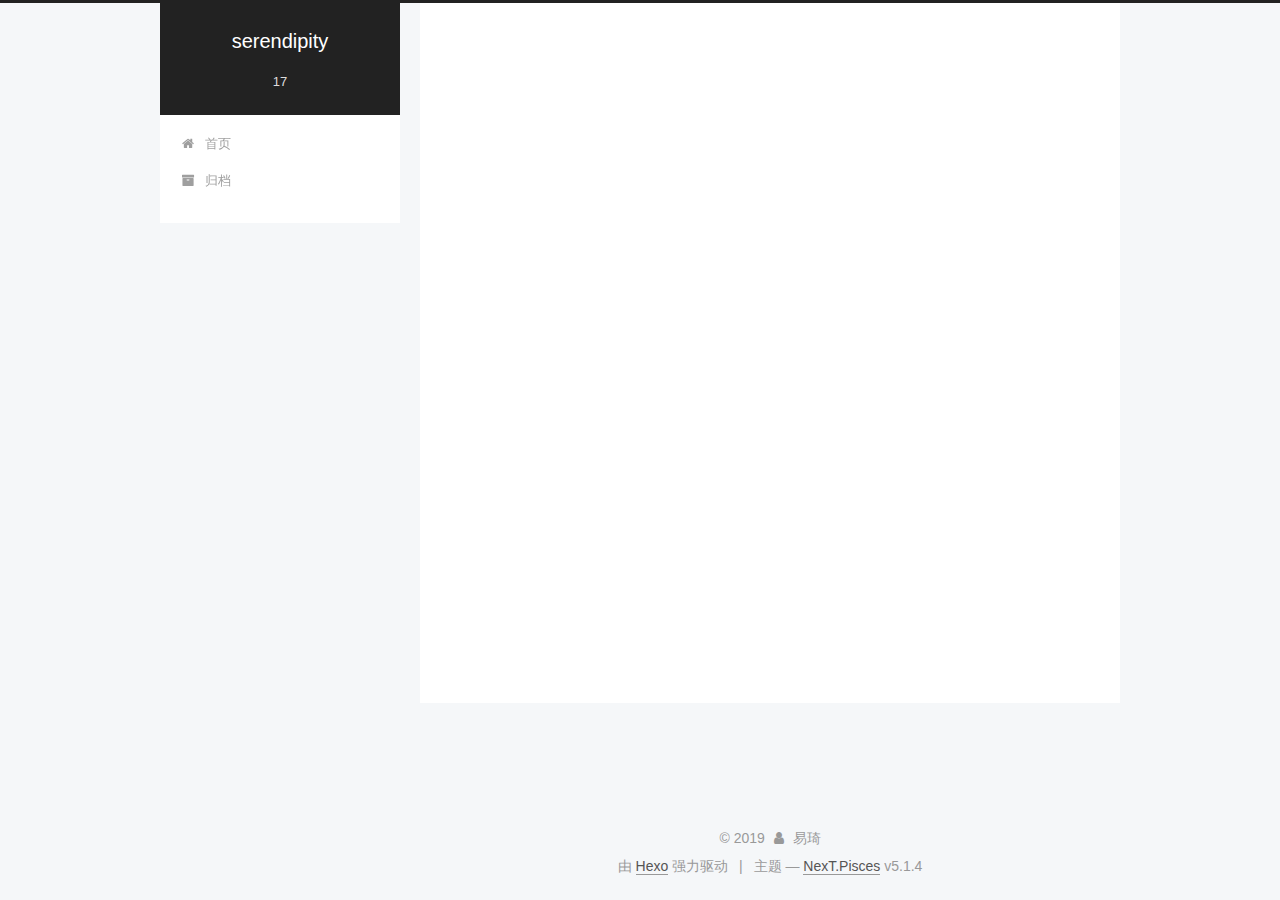
==== commit c1de649c: "Site updated: 2019-05-24 23:46:46" ====
--- a/index.html
+++ b/index.html
@@ -170,7 +170,7 @@
       </a>
     </div>
       
-        <p class="site-subtitle"></p>
+        <p class="site-subtitle">17</p>
       
   </div>
 
@@ -245,7 +245,7 @@
     <link itemprop="mainEntityOfPage" href="http://yoursite.com/2019/05/24/17的博客/">
 
     <span hidden itemprop="author" itemscope itemtype="http://schema.org/Person">
-      <meta itemprop="name" content="荷里活">
+      <meta itemprop="name" content="易琦">
       <meta itemprop="description" content>
       <meta itemprop="image" content="/images/avatar.gif">
     </span>
@@ -383,7 +383,7 @@
         <div class="site-overview">
           <div class="site-author motion-element" itemprop="author" itemscope itemtype="http://schema.org/Person">
             
-              <p class="site-author-name" itemprop="name">荷里活</p>
+              <p class="site-author-name" itemprop="name">易琦</p>
               <p class="site-description motion-element" itemprop="description">If you're tangled up,just tango on.</p>
           </div>
 
@@ -403,6 +403,15 @@
             
 
             
+              
+              
+              <div class="site-state-item site-state-tags">
+                
+                  <span class="site-state-item-count">1</span>
+                  <span class="site-state-item-name">标签</span>
+                
+              </div>
+            
 
           </nav>
 
@@ -439,7 +448,7 @@
   <span class="with-love">
     <i class="fa fa-user"></i>
   </span>
-  <span class="author" itemprop="copyrightHolder">荷里活</span>
+  <span class="author" itemprop="copyrightHolder">易琦</span>
 
   
 </div>
--- a/css/main.css
+++ b/css/main.css
@@ -1823,7 +1823,7 @@
   width: 4px;
   height: 4px;
   border-radius: 50%;
-  background: #597594;
+  background: #8aff58;
 }
 .links-of-blogroll {
   font-size: 13px;
